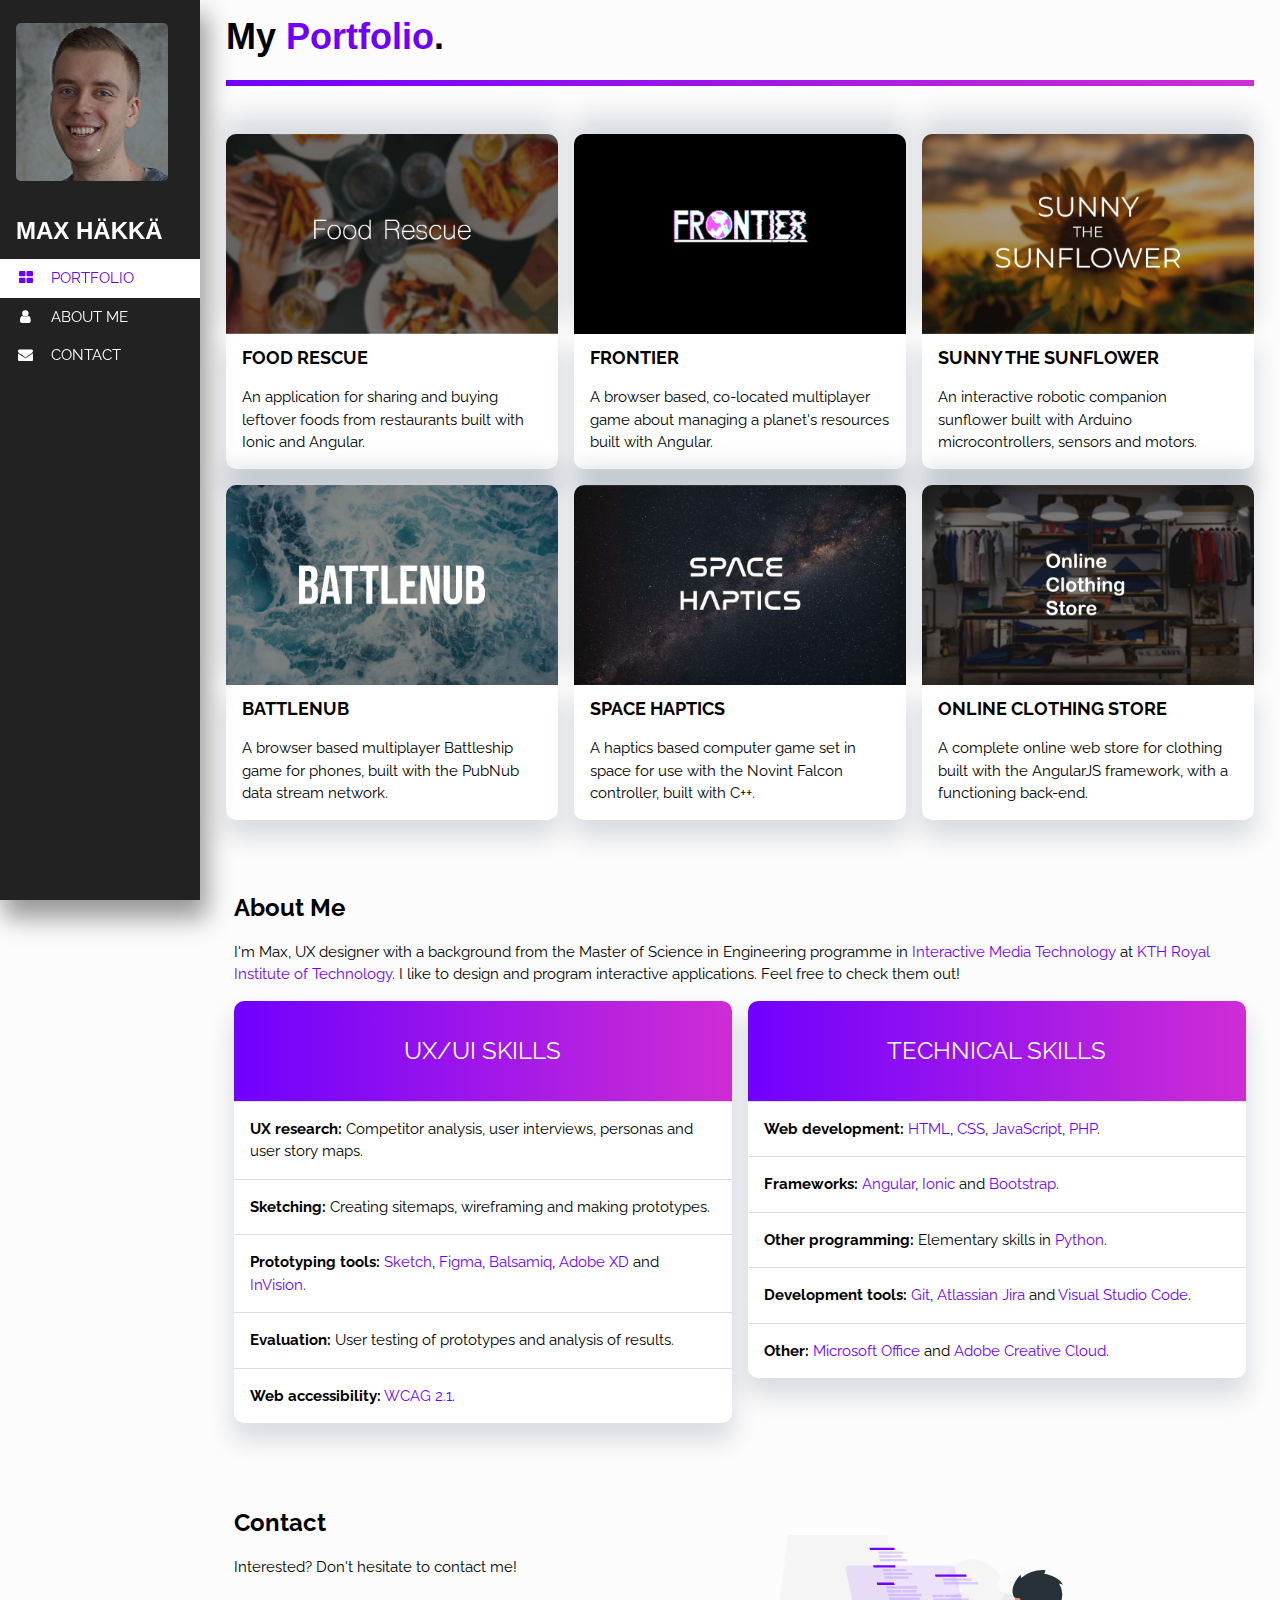
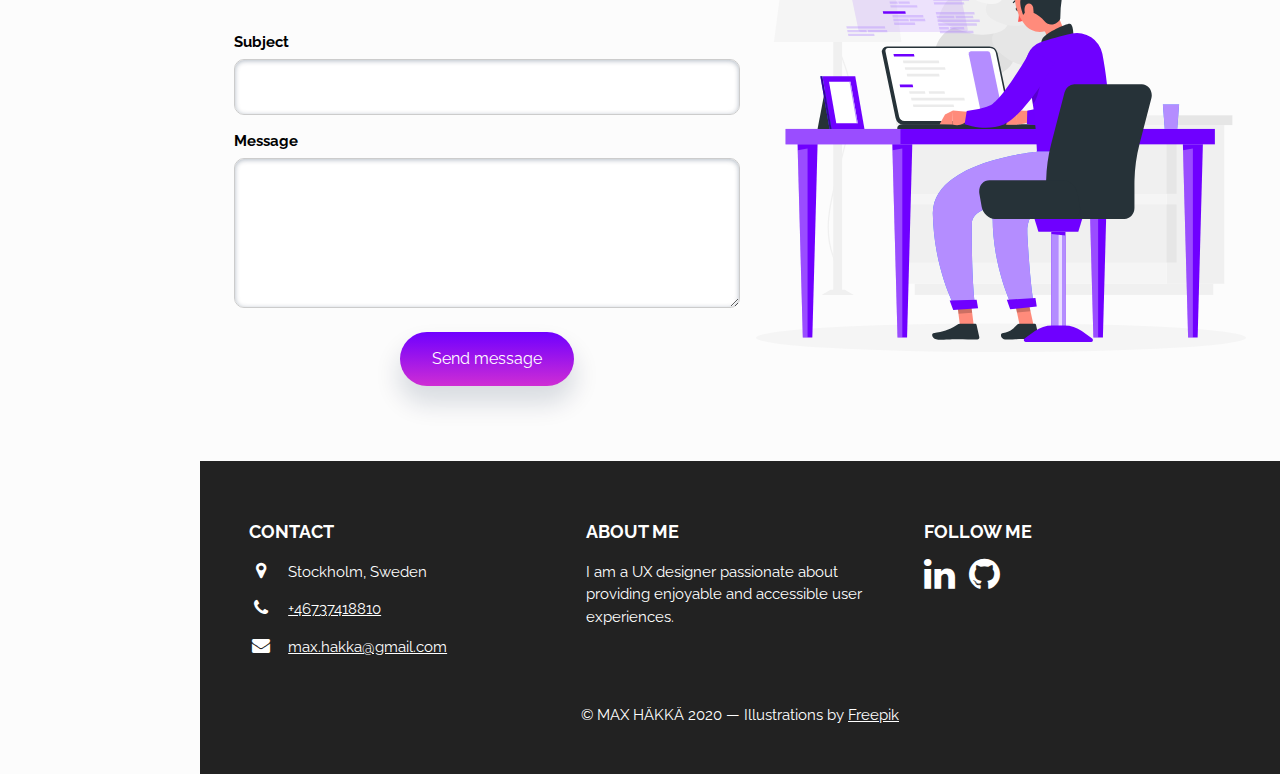
==== index.html @ 9e814871 "Improved safety" ====
<!DOCTYPE html>
<html lang="en">
  <head>
    <title>Portfolio | Max Häkkä</title>
    <meta charset="UTF-8">
    <meta name="viewport" content="width=device-width, initial-scale=1">
    <meta name="description" content="Max Häkkä, UX Portfolio with projects">
    <link rel="stylesheet" href="https://www.w3schools.com/w3css/4/w3.css">
    <link rel="stylesheet" href="https://fonts.googleapis.com/css?family=Raleway">
    <link rel="stylesheet" href="https://cdnjs.cloudflare.com/ajax/libs/font-awesome/4.7.0/css/font-awesome.min.css">
    <link rel="icon" href="img/favicon.png"> 
    <link rel="stylesheet" href="css/stylesheet.css">
    <script src="https://ajax.googleapis.com/ajax/libs/jquery/3.4.0/jquery.min.js"></script>
  </head>
  <body>

    <!-- Sidebar/menu -->
    <nav class="w3-sidebar w3-collapse w3-animate-left sidebar" id="mySidebar">
      <br>
      <div class="w3-container">
        <a href="#" onclick="w3_close()" class="w3-hide-large w3-right w3-jumbo w3-padding w3-hover-grey icon" title="close menu">
          <i class="fa fa-remove"></i>
        </a>
        <img class="portrait" src="img/portrait.jpg" class="w3-round"><br><br>
        <h2 class="sidebar-header">MAX HÄKKÄ</h2>
      </div>
      <div class="w3-bar-block" id="nav-elements">
        <a id="prtf" href="#portfolio" onclick="w3_close()" class="w3-bar-item w3-button w3-padding menu-item"><i class="fa fa-th-large fa-fw w3-margin-right"></i>PORTFOLIO</a> 
        <a id="abt" href="#about" onclick="w3_close()" class="w3-bar-item w3-button w3-padding menu-item"><i class="fa fa-user fa-fw w3-margin-right"></i>ABOUT ME</a>
        <a id="cntct" href="#contact" onclick="w3_close()" class="w3-bar-item w3-button w3-padding menu-item"><i class="fa fa-envelope fa-fw w3-margin-right"></i>CONTACT</a>
      </div>
    </nav>

    <div class="wrapper">

      <!-- Overlay effect when opening sidebar on small screens -->
      <div class="w3-overlay w3-hide-large w3-animate-opacity" onclick="w3_close()" style="cursor:pointer" title="close side menu" id="myOverlay"></div>

      <!-- !PAGE CONTENT! -->
      <div class="w3-main page-content">

        <!-- Header -->
        <header id="portfolio">
          <img src="img/portrait2.jpg" style="width:65px;" class="w3-circle w3-right w3-margin w3-hide-large" alt="profile picture">
          <span class="w3-button w3-hide-large w3-xxlarge w3-hover-text-grey" onclick="w3_open()"><i class="fa fa-bars"></i></span>
          <div class="w3-container">
            <h1>My <span>Portfolio</span>.</h1>
            <div class="w3-section w3-bottombar bottombar"></div>
          </div>
        </header>
        
        <!-- First Grid-->
        <div class="section">
          <div class="w3-row-padding">
            <div class="w3-third w3-container w3-margin-bottom card">
              <a class="card-content" href="foodrescue.html">
                <div class="card-img" style="background-image: url(img/food-rescue.jpg);"></div>
                <div class="w3-container w3-white card-text">
                  <h3>Food Rescue</h3>
                  <p>An application for sharing and buying leftover foods from restaurants built with Ionic and Angular.</p>
                </div>
              </a>
            </div>
            <div class="w3-third w3-container w3-margin-bottom card">
              <a class="card-content" href="frontier.html">
                <div class="card-img" style="background-image: url(img/frontier.png);"></div>
                <div class="w3-container w3-white card-text">
                  <h3>Frontier</h3>
                  <p>A browser based, co-located multiplayer game about managing a planet's resources built with Angular.</p>
                </div>
              </a>
            </div>
            <div class="w3-third w3-container w3-margin-bottom card">
              <a class="card-content" href="sunny.html">
                <div class="card-img" style="background-image: url(img/sunny.JPG);"></div>
                <div class="w3-container w3-white card-text">
                  <h3>Sunny the Sunflower</h3>
                  <p>An interactive robotic companion sunflower built with Arduino microcontrollers, sensors and motors.</p>
                </div>
              </a>
            </div>
          </div>
          
          <!-- Second Grid-->
          <div class="w3-row-padding">
            <div class="w3-third w3-container w3-margin-bottom card">
              <a class="card-content" href="battlenub.html">
                <div class="card-img" style="background-image: url(img/battlenub.jpg);"></div>
                <div class="w3-container w3-white card-text">
                  <h3>Battlenub</h3>
                  <p>A browser based multiplayer Battleship game for phones, built with the PubNub data stream network.</p>
                </div>
              </a>
            </div>
            <div class="w3-third w3-container w3-margin-bottom card">
              <a class="card-content" href="spacehaptics.html">
                <div class="card-img" style="background-image: url(img/space-haptics.jpg);"></div>
                <div class="w3-container w3-white card-text">
                  <h3>Space Haptics</h3>
                  <p>A haptics based computer game set in space for use with the Novint Falcon controller, built with C++.</p>
                </div>
              </a>
            </div>
            <div class="w3-third w3-container card">
              <a class="card-content" href="onlineclothingstore.html">
                <div class="card-img" style="background-image: url(img/ocs-cover.jpg);"></div>
                <div class="w3-container w3-white card-text">
                  <h3>Online Clothing Store</h3>
                  <p>A complete online web store for clothing built with the AngularJS framework, with a functioning back-end.</p>
                </div>
              </a>
            </div>
          </div>
        </div>

        <!-- About Me -->
        <div class="section" id="about">
          <div class="w3-container w3-padding-large">
            <h2>About Me</h2>
            <p>I'm Max, UX designer with a background from the Master of Science in Engineering programme in <a href="https://www.kth.se/en/studies/master/interactivemediatechnology/description-1.593765" target="_blank" rel=”noopener”>Interactive Media Technology</a> at <a href="https://www.kth.se/" target="_blank" rel=”noopener”>KTH Royal Institute of Technology</a>. I like to design and program interactive applications. Feel free to check them out!<p>

              <!-- Skills Tables -->
              <div class="w3-row-padding" style="margin:0 -16px">
                <div class="w3-half w3-margin-bottom">
                  <ul class="w3-ul w3-white list-container">
                    <li class="w3-xlarge w3-padding-32 w3-center card-header">UX/UI SKILLS</li>
                    <!-- UX Skills -->
                    <li class="w3-padding-16"><strong>UX research:</strong> Competitor analysis, user interviews,  personas and user story maps.</li>
                    <li class="w3-padding-16"><strong>Sketching:</strong> Creating sitemaps, wireframing and making prototypes.</li>
                    <li class="w3-padding-16"><strong>Prototyping tools:</strong> <a href="https://www.sketch.com/" target="_blank" rel=”noopener”>Sketch</a>, <a href="https://www.figma.com/" target="_blank" rel=”noopener”>Figma</a>, <a href="https://balsamiq.com/" target="_blank" rel=”noopener”>Balsamiq</a>, <a href="https://www.adobe.com/se/products/xd.html" target="_blank" rel=”noopener”>Adobe XD</a> and <a href="https://www.invisionapp.com/" target="_blank" rel=”noopener”>InVision</a>.</li>
                    <li class="w3-padding-16"><strong>Evaluation:</strong> User testing of prototypes and analysis of results.</li>
                    <li class="w3-padding-16"><strong>Web accessibility:</strong> <a href="https://www.w3.org/TR/WCAG21/" target="_blank" rel=”noopener”>WCAG 2.1</a>.</li>
                  </ul>
                </div>
                
                <div class="w3-half w3-margin-bottom">
                  <ul class="w3-ul w3-white list-container">
                    <li class="w3-xlarge w3-padding-32 w3-center card-header">TECHNICAL SKILLS</li>
                    <!-- Technical Skills -->
                    <li class="w3-padding-16"><strong>Web development:</strong> <a href="https://www.w3schools.com/" target="_blank" rel=”noopener”>HTML</a>, <a href="https://www.w3schools.com/" target="_blank" rel=”noopener”>CSS</a>, <a href="https://www.w3schools.com/" target="_blank" rel=”noopener”>JavaScript</a>, <a href="https://www.php.net" target="_blank" rel=”noopener”>PHP</a>.</li>
                    <li class="w3-padding-16"><strong>Frameworks:</strong> <a href="https://angular.io/" target="_blank" rel=”noopener”>Angular</a>, <a href="https://ionicframework.com/" target="_blank" rel=”noopener”>Ionic</a> and <a href="https://getbootstrap.com/" target="_blank" rel=”noopener”>Bootstrap</a>.</li>
                    <li class="w3-padding-16"><strong>Other programming:</strong> Elementary skills in <a href="https://www.python.org/" target="_blank" rel=”noopener”>Python</a>.</li>
                    <li class="w3-padding-16"><strong>Development tools:</strong> <a href="https://git-scm.com/" target="_blank" rel=”noopener”>Git</a>, <a href="https://www.atlassian.com/software/jira" target="_blank" rel=”noopener”>Atlassian Jira</a> and <a href="https://code.visualstudio.com/" target="_blank" rel=”noopener”>Visual Studio Code</a>.</li>
                    <li class="w3-padding-16"><strong>Other:</strong> <a href="https://www.office.com/" target="_blank" rel=”noopener”>Microsoft Office</a> and <a href="http://www.adobe.com" target="_blank" rel=”noopener”>Adobe Creative Cloud</a>.</li>
                  </ul>
                </div>
                
              </div>
            </div>
        </div>

        <!-- Contact Section -->
        <div class="section" id="contact">
          <div class="w3-container w3-padding-large">
            <div class="w3-half w3-margin-bottom">
              <h2>Contact</h2>
              <p>Interested? Don't hesitate to contact me!</p>
              <br>
              <form action="mailto:max.hakka@gmail.com" method="GET">
                <p class="inputfield">
                  <label for="Subject">Subject</label>
                  <input class="w3-input w3-padding-16 w3-border" type="text" name="Subject">
                </p>
                <p class="inputfield">
                  <label for="Body">Message</label>
                  <textarea class="w3-input w3-padding-16 w3-border" name="Body"></textarea>
                </p>
                <p><button class="button submitbutton" type="submit">Send message</button></p>
              </form>
            </div>
            <div class="w3-half w3-margin-bottom w3-margin-top">
              <img src="img/contact.svg" alt="Contact illustration" class="illustration">
            </div>
          </div>
        </div>
      </div>
      
    </div>
    <!-- Footer -->
    <footer class="w3-main w3-container w3-padding-32 page-content">
      <div class="wrapper">

        <div class="w3-row-padding">
          <div class="w3-third footer-section">
            <h3>Contact</h3>
            <div class="w3-section">
              <p><i class="fa fa-map-marker fa-fw w3-text-white w3-large w3-margin-right"></i>Stockholm, Sweden</p>
				    	<p><i class="fa fa-phone fa-fw w3-text-white w3-large w3-margin-right"></i><a class="footer-link" href="tel:+46737418810">+46737418810</a></p>
					    <p><i class="fa fa-envelope fa-fw w3-text-white w3-large w3-margin-right"></i><a class="footer-link" href="mailto:max.hakka@gmail.com">max.hakka@gmail.com</a></p>
            </div>
          </div>
          <div class="w3-third footer-section">
            <h3>About Me</h3>
            <div class="w3-section">
              I am a UX designer passionate about providing enjoyable and accessible user experiences.
            </div>
          </div>
          <div class="w3-third footer-section">
            <h3>Follow me</h3>
            <div class="w3-section">
              <a class="link-button" aria-label="Linkedin" href="https://se.linkedin.com/in/max-häkkä-00910289" target="_blank" rel=”noopener”><i class="fa fa-linkedin fa-lg w3-xxlarge"></i></a>
              <a class="link-button" aria-label="GitHub" href="https://github.com/maxhakka" target="_blank" rel=”noopener”><i class="fa fa-github fa-lg w3-xxlarge"></i></a>
            </div>
          </div>

        <div class="w3-row-padding footer-bottom">
          <p class="center-align">© MAX HÄKKÄ 2020 — Illustrations by <a href="https://freepik.com" class="footer-link" target="_blank" rel=”noopener”>Freepik</a></p>
        </div>
      </div>
      </div>
    </footer>


    <!-- End page content -->


    <script src="js/menu.js"></script>
    <script src="js/script.js"></script>

  </body>
</html>
---- css/stylesheet.css ----
body,h2,h3,h4,h5,h6 {
    font-family: "Raleway", sans-serif;
}

body {
  background-color: #fcfcfc;
}

h1,h2,h3,h4,h5,h6 {
  font-weight: bold;
}

h1 {
  color: black;
  margin: 10px 0;
}

h1>span {
  color: rgb(111, 0, 255);
}

h2 {
  font-size: 24px;
}

h3 {
  text-transform: uppercase;
  font-size: 18px;
}

.sidebar {
  z-index: 3;
  width: 200px;
  box-shadow: 5px 16px 24px 2px rgba(0,0,0,0.4);
  background: #222;
  color: white;
}

.sidebar-header {
  font-family: Arial, Helvetica, sans-serif;
  font-weight: bold;
}

.bottombar {
  padding-bottom: 6px;
  background: linear-gradient(to left,rgb(207, 45, 212),  rgb(111, 0, 255)); 
  background-size: 100% 5px;
  border-bottom: none !important;
}

.page-content {
  margin-left: 200px;
  width: calc(100% - 200px);
}

.section {
  margin-top: 32px;
  margin-bottom: 32px;
}

footer {
  background-color: #222;
  color: white;
  position: absolute;
  width: 100%;
  z-index: 99999;
}

::selection {
  background: rgb(111, 0, 255);
  color: #fff;
  text-shadow: none;
}

a:focus, div:focus, input:focus, textarea:focus, .menu-item:focus, .button:focus{ 
  outline: 2px solid rgb(158, 87, 252); 
}

a {
  color: rgb(111, 0, 255);
  text-decoration: none;
}

a:hover{
  text-decoration: underline;
  color: rgb(158, 87, 252);
}

.previous-page {
  font-weight: bold;
}

.link-button {
  color: white;
  margin-right: 10px;
}

.menu-item:hover {
  text-decoration: none !important;
  background-color: white;
  color: rgb(111, 0, 255) !important;
}

.wrapper {
  margin-right: auto;
  margin-left:  auto; 

  max-width: 1400px; 

  padding-right: 10px; 
  padding-left:  10px;
  width: 100%;
}

.active {
  color: rgb(111, 0, 255);
  background-color: white;

}

.illustration {
  margin: 24px 0 24px 16px;
}

.card {
  transition: all 0.3s ease;
}

.card:hover {
  -webkit-transform: translateY(-5px);
  transform: translateY(-5px);
}

.card-content:hover {
  text-decoration: none;
}

.card-img {
  height: 200px;
  width: auto;
  background-position: center center;
  background-size: cover;
  background-repeat: no-repeat;
  border-radius: 10px 10px 0 0;
  box-shadow: 0 -16px 24px 2px rgba(0,29,63,0.14);
}

.card-text {
  border-radius: 0 0 10px 10px;
  box-shadow: 0 16px 24px 2px rgba(0,29,63,0.14);
}

.card-text:focus {
  outline: none;
}

.card-header {
  background: rgb(111, 0, 255);
  background: linear-gradient(to left,rgb(207, 45, 212),  rgb(111, 0, 255)); 
  color: white;
  border-radius: 10px 10px 0 0;
}

.list-container {
  box-shadow: 0 16px 24px 2px rgba(0,29,63,0.14);
  border-radius: 10px;
}

.button {
  border-radius: 30px;
  background-image: linear-gradient(rgb(111, 0, 255), rgb(207, 45, 212));
  border: none;
  color: white;
  padding: 15px 32px;
  text-align: center;
  text-decoration: none !important;
  display: inline-block;
  font-size: 16px;
  margin-top: 10px;
  margin-bottom: 10px;
  cursor: pointer;
  box-shadow: 0 16px 24px 2px rgba(0,29,63,0.14);
}

.button:hover {
  background-image: linear-gradient(rgb(158, 87, 252), rgb(229, 80, 235));
  color: white;
  box-shadow: 0 4px 8px 0 rgba(0, 0, 0, 0.3), 0 6px 20px 0 rgba(0, 0, 0, 0.3);
}

.img-fullwidth {
  width: 100%;
  box-shadow: 0 16px 24px 2px rgba(0,29,63,0.14);
  border-radius: 10px;
}

.img-text {
  font-style: italic;
  font-weight: bold;
}

.portrait {
  border-radius: 5px;
}

.icon {
  color: white;
}

.icon:hover {
  color: white !important;
  background-color: transparent !important;
}

label {
  font-weight: bold;
}

label>span {
  color: rgb(111, 0, 255);
}

.inputfield>input, .inputfield>textarea{
  margin-top: 5px;
  box-shadow: inset 0 1px 5px rgba(0, 29, 63, 0.3);
  border-radius: 10px;
}

.inputfield>textarea {
  height: 150px;
  border-radius: 10px;
}

.submitbutton {
  margin-left: auto;
  margin-right: auto;
  margin-top: 1.5em;
  display: block;
}

.footer-section {
  padding: 15px !important;
}

.footer-link {
  color: white;
  text-decoration: underline;
}

.footer-bottom {
  margin-left: auto;
  margin-right: auto;
  display: block;
}

.center-align {
  text-align: center;
}

.w3-container.w3-light-grey.w3-round {
  height: 8.5rem;
  border: 2px solid rgb(111, 0, 255);
}

video {
  width: 100%;
  height: auto;
}

.flexible-container {
  position: relative;
  padding-bottom: 56.25%;
  padding-top: 30px;
  height: 0;
  overflow: hidden;
}

.flexible-container iframe,
.flexible-container object,
.flexible-container embed {
  position: absolute;
  top: 0;
  left: 0;
  width: 100%;
  height: 100%;
}

@media only screen and (max-width: 600px) {
  .w3-row.w3-padding-24 {
    padding-bottom: 0px!important;
  }
  .w3-row-padding.w3-padding-16 {
    padding-bottom: 0px!important;
    padding-top: 0px!important;
  }

  .illustration{
    margin: 0px!important;
  }
}

@media only screen and (max-width: 993px) {
  .page-content {
    width: 100%;
  }

  .sidebar {
    width: 300px;
  }

  .portrait {
    width: 45%;
  }

}

@media only screen and (max-width: 1200px) {
  .illustration{
    margin-top: 100px;
  }
}
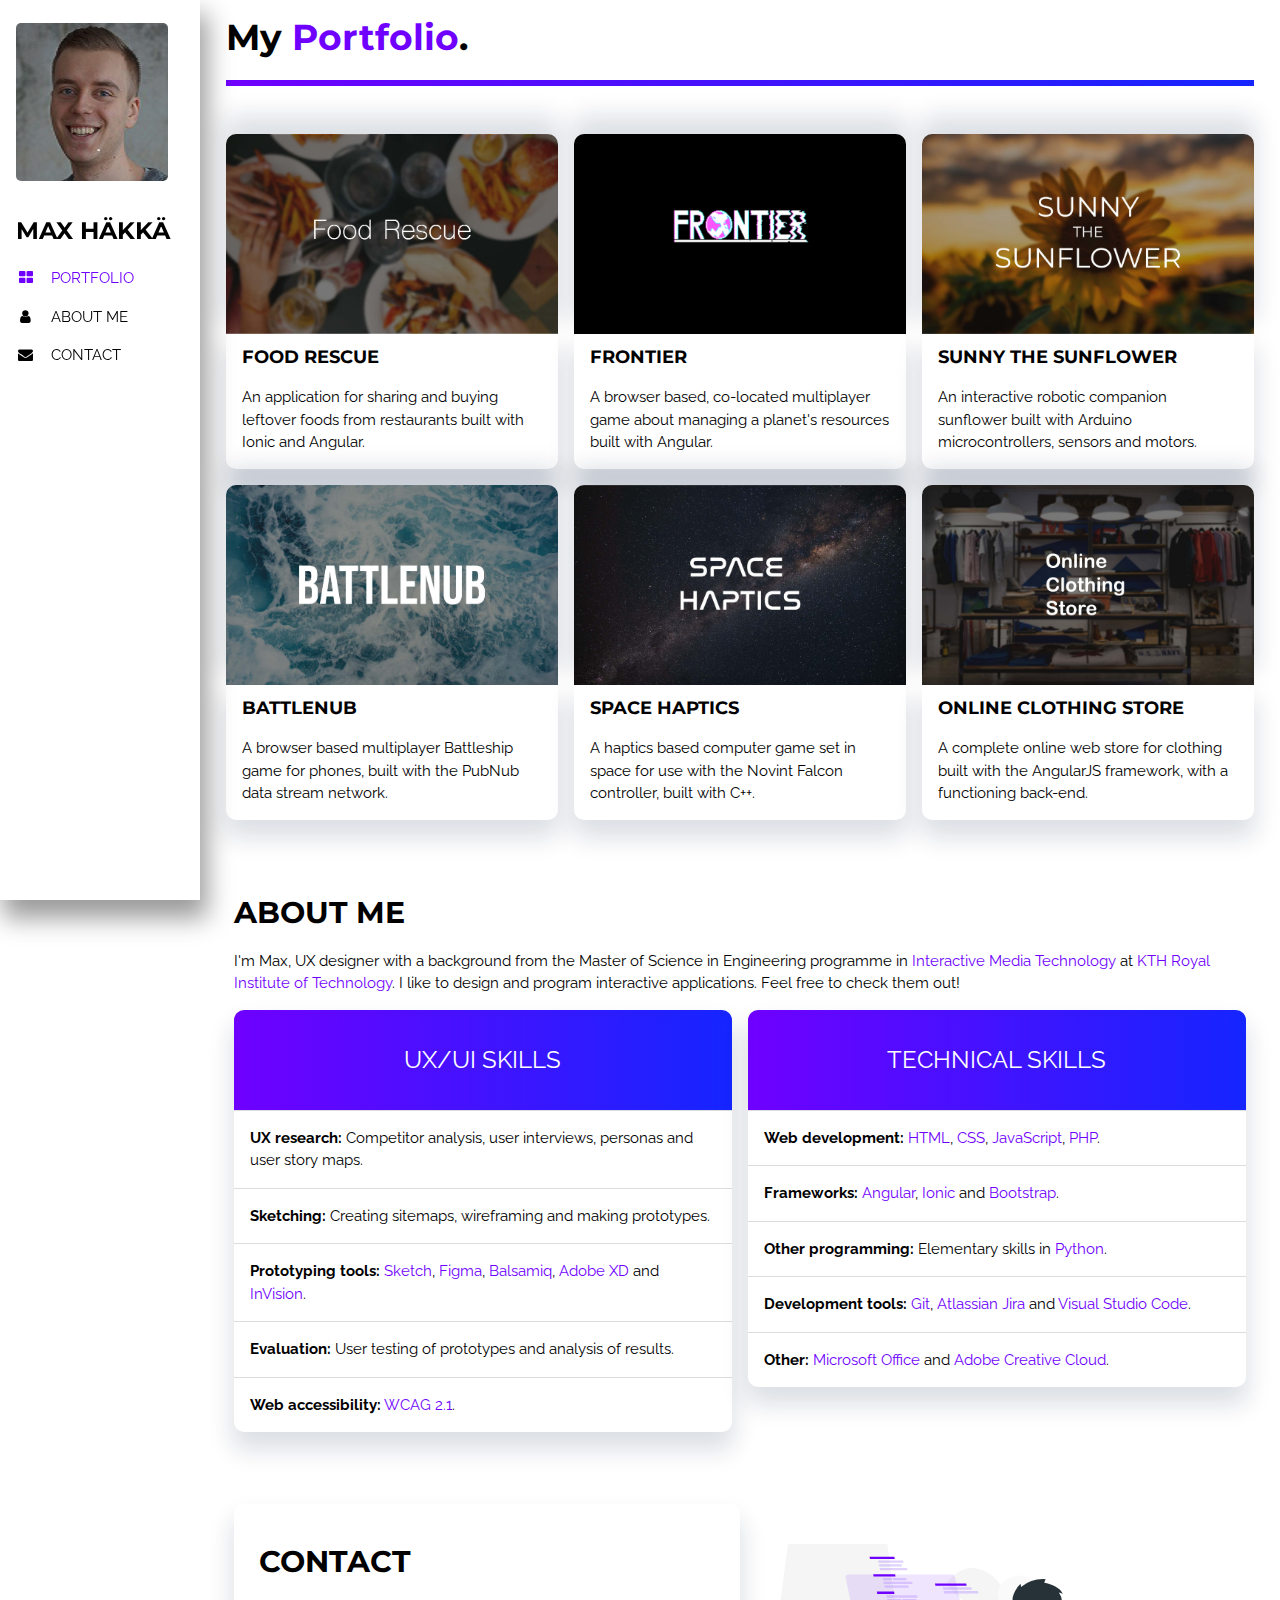
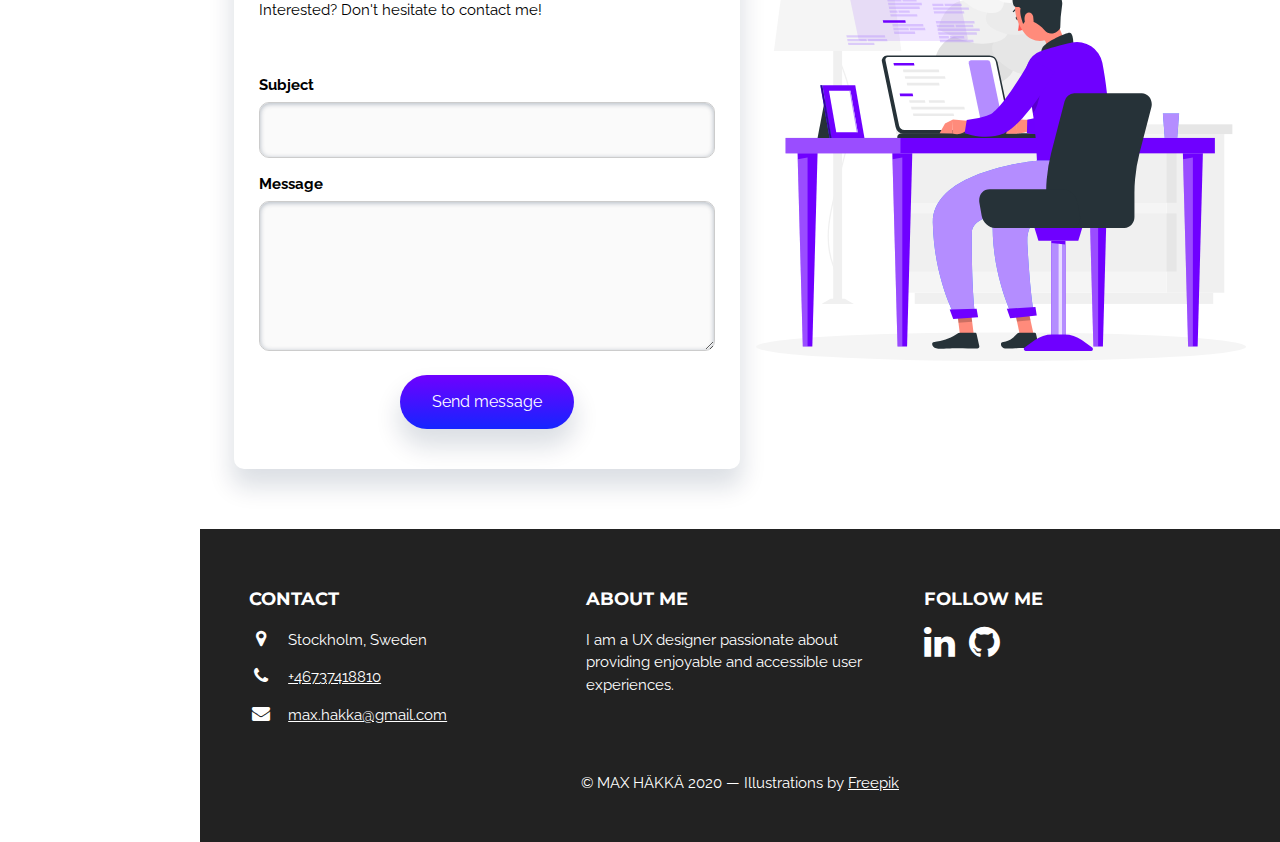
==== commit f4a36851: "Fixed tabindex along with cosmetic changes" ====
--- a/index.html
+++ b/index.html
@@ -7,6 +7,7 @@
     <meta name="description" content="Max Häkkä, UX Portfolio with projects">
     <link rel="stylesheet" href="https://www.w3schools.com/w3css/4/w3.css">
     <link rel="stylesheet" href="https://fonts.googleapis.com/css?family=Raleway">
+    <link rel="stylesheet" href="https://fonts.googleapis.com/css?family=Montserrat">
     <link rel="stylesheet" href="https://cdnjs.cloudflare.com/ajax/libs/font-awesome/4.7.0/css/font-awesome.min.css">
     <link rel="icon" href="img/favicon.png"> 
     <link rel="stylesheet" href="css/stylesheet.css">
@@ -52,8 +53,8 @@
         <!-- First Grid-->
         <div class="section">
           <div class="w3-row-padding">
-            <div class="w3-third w3-container w3-margin-bottom card">
-              <a class="card-content" href="foodrescue.html">
+            <div class="w3-third w3-container w3-margin-bottom card" tabindex="0">
+              <a class="card-content" href="foodrescue.html" tabindex="-1">
                 <div class="card-img" style="background-image: url(img/food-rescue.jpg);"></div>
                 <div class="w3-container w3-white card-text">
                   <h3>Food Rescue</h3>
@@ -61,8 +62,8 @@
                 </div>
               </a>
             </div>
-            <div class="w3-third w3-container w3-margin-bottom card">
-              <a class="card-content" href="frontier.html">
+            <div class="w3-third w3-container w3-margin-bottom card" tabindex="0">
+              <a class="card-content" href="frontier.html" tabindex="-1">
                 <div class="card-img" style="background-image: url(img/frontier.png);"></div>
                 <div class="w3-container w3-white card-text">
                   <h3>Frontier</h3>
@@ -70,8 +71,8 @@
                 </div>
               </a>
             </div>
-            <div class="w3-third w3-container w3-margin-bottom card">
-              <a class="card-content" href="sunny.html">
+            <div class="w3-third w3-container w3-margin-bottom card" tabindex="0">
+              <a class="card-content" href="sunny.html" tabindex="-1">
                 <div class="card-img" style="background-image: url(img/sunny.JPG);"></div>
                 <div class="w3-container w3-white card-text">
                   <h3>Sunny the Sunflower</h3>
@@ -83,8 +84,8 @@
           
           <!-- Second Grid-->
           <div class="w3-row-padding">
-            <div class="w3-third w3-container w3-margin-bottom card">
-              <a class="card-content" href="battlenub.html">
+            <div class="w3-third w3-container w3-margin-bottom card" tabindex="0">
+              <a class="card-content" href="battlenub.html" tabindex="-1">
                 <div class="card-img" style="background-image: url(img/battlenub.jpg);"></div>
                 <div class="w3-container w3-white card-text">
                   <h3>Battlenub</h3>
@@ -92,8 +93,8 @@
                 </div>
               </a>
             </div>
-            <div class="w3-third w3-container w3-margin-bottom card">
-              <a class="card-content" href="spacehaptics.html">
+            <div class="w3-third w3-container w3-margin-bottom card" tabindex="0">
+              <a class="card-content" href="spacehaptics.html" tabindex="-1">
                 <div class="card-img" style="background-image: url(img/space-haptics.jpg);"></div>
                 <div class="w3-container w3-white card-text">
                   <h3>Space Haptics</h3>
@@ -101,8 +102,8 @@
                 </div>
               </a>
             </div>
-            <div class="w3-third w3-container card">
-              <a class="card-content" href="onlineclothingstore.html">
+            <div class="w3-third w3-container card" tabindex="0">
+              <a class="card-content" href="onlineclothingstore.html" tabindex="-1">
                 <div class="card-img" style="background-image: url(img/ocs-cover.jpg);"></div>
                 <div class="w3-container w3-white card-text">
                   <h3>Online Clothing Store</h3>
@@ -152,7 +153,7 @@
         <!-- Contact Section -->
         <div class="section" id="contact">
           <div class="w3-container w3-padding-large">
-            <div class="w3-half w3-margin-bottom">
+            <div class="w3-half w3-margin-bottom text-container">
               <h2>Contact</h2>
               <p>Interested? Don't hesitate to contact me!</p>
               <br>
--- a/css/stylesheet.css
+++ b/css/stylesheet.css
@@ -1,12 +1,13 @@
-body,h2,h3,h4,h5,h6 {
+body {
     font-family: "Raleway", sans-serif;
 }
 
 body {
-  background-color: #fcfcfc;
+  background-color: #ffffff;
 }
 
 h1,h2,h3,h4,h5,h6 {
+  font-family: 'Montserrat', 'sant-serif';
   font-weight: bold;
 }
 
@@ -20,7 +21,7 @@
 }
 
 h2 {
-  font-size: 24px;
+  text-transform: uppercase;
 }
 
 h3 {
@@ -32,18 +33,16 @@
   z-index: 3;
   width: 200px;
   box-shadow: 5px 16px 24px 2px rgba(0,0,0,0.4);
-  background: #222;
-  color: white;
+  background: white;
 }
 
 .sidebar-header {
-  font-family: Arial, Helvetica, sans-serif;
-  font-weight: bold;
+  font-size: 24px;
 }
 
 .bottombar {
   padding-bottom: 6px;
-  background: linear-gradient(to left,rgb(207, 45, 212),  rgb(111, 0, 255)); 
+  background: linear-gradient(to left,rgb(21, 37, 255),  rgb(111, 0, 255)); 
   background-size: 100% 5px;
   border-bottom: none !important;
 }
@@ -72,8 +71,8 @@
   text-shadow: none;
 }
 
-a:focus, div:focus, input:focus, textarea:focus, .menu-item:focus, .button:focus{ 
-  outline: 2px solid rgb(158, 87, 252); 
+a:focus, div:focus, input:focus, textarea:focus, .menu-item:focus, .button:focus, .card:focus {
+  outline: 3px solid rgb(158, 87, 252); 
 }
 
 a {
@@ -150,25 +149,26 @@
   box-shadow: 0 16px 24px 2px rgba(0,29,63,0.14);
 }
 
-.card-text:focus {
-  outline: none;
-}
-
 .card-header {
   background: rgb(111, 0, 255);
-  background: linear-gradient(to left,rgb(207, 45, 212),  rgb(111, 0, 255)); 
+  background: linear-gradient(to left,rgb(21, 37, 255),  rgb(111, 0, 255)); 
   color: white;
   border-radius: 10px 10px 0 0;
 }
 
-.list-container {
+.list-container, .text-container {
   box-shadow: 0 16px 24px 2px rgba(0,29,63,0.14);
   border-radius: 10px;
 }
 
+.text-container {
+  padding: 25px;
+  background-color: white;
+}
+
 .button {
   border-radius: 30px;
-  background-image: linear-gradient(rgb(111, 0, 255), rgb(207, 45, 212));
+  background-image: linear-gradient(rgb(111, 0, 255), rgb(21, 37, 255));
   border: none;
   color: white;
   padding: 15px 32px;
@@ -183,7 +183,7 @@
 }
 
 .button:hover {
-  background-image: linear-gradient(rgb(158, 87, 252), rgb(229, 80, 235));
+  background-image: linear-gradient(rgb(158, 87, 252), rgb(64, 77, 255));
   color: white;
   box-shadow: 0 4px 8px 0 rgba(0, 0, 0, 0.3), 0 6px 20px 0 rgba(0, 0, 0, 0.3);
 }
@@ -204,11 +204,11 @@
 }
 
 .icon {
-  color: white;
+  color: black;
 }
 
 .icon:hover {
-  color: white !important;
+  color: black !important;
   background-color: transparent !important;
 }
 
@@ -224,6 +224,7 @@
   margin-top: 5px;
   box-shadow: inset 0 1px 5px rgba(0, 29, 63, 0.3);
   border-radius: 10px;
+  background-color: #fafafa;
 }
 
 .inputfield>textarea {
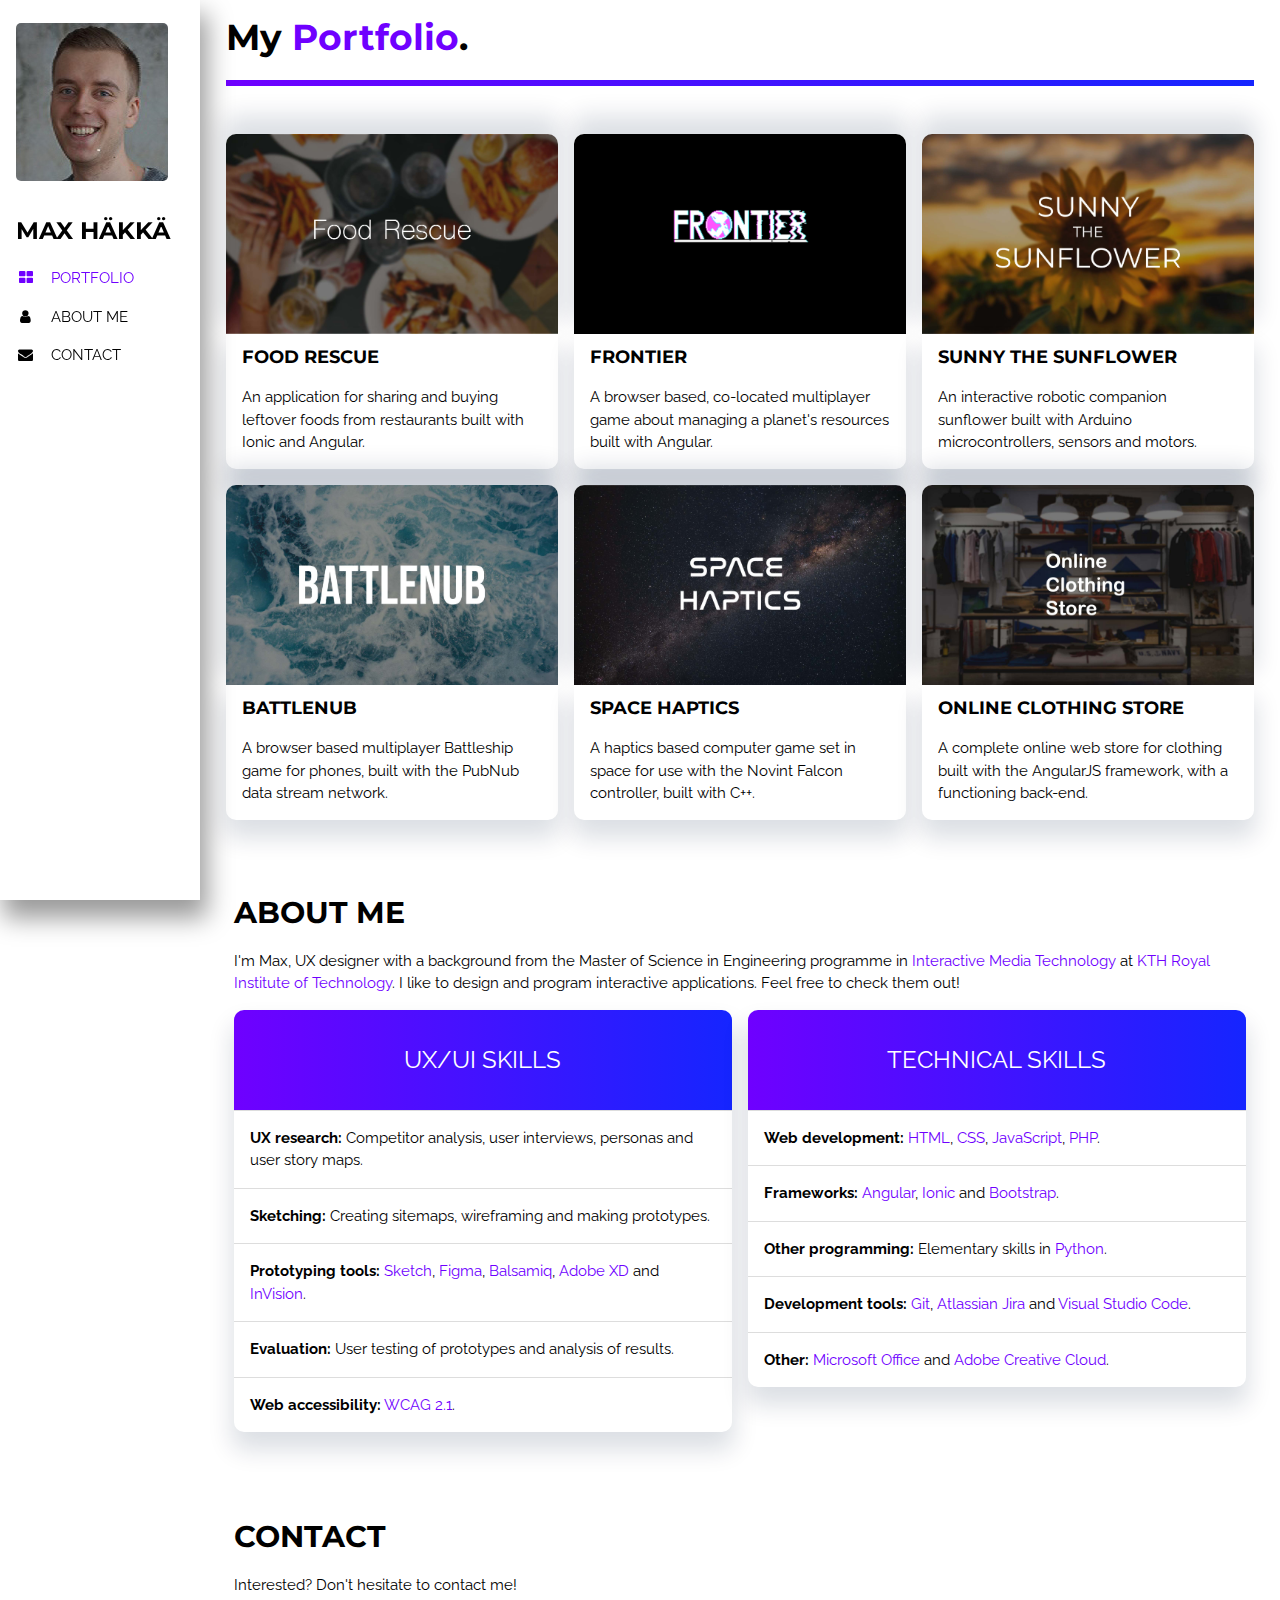
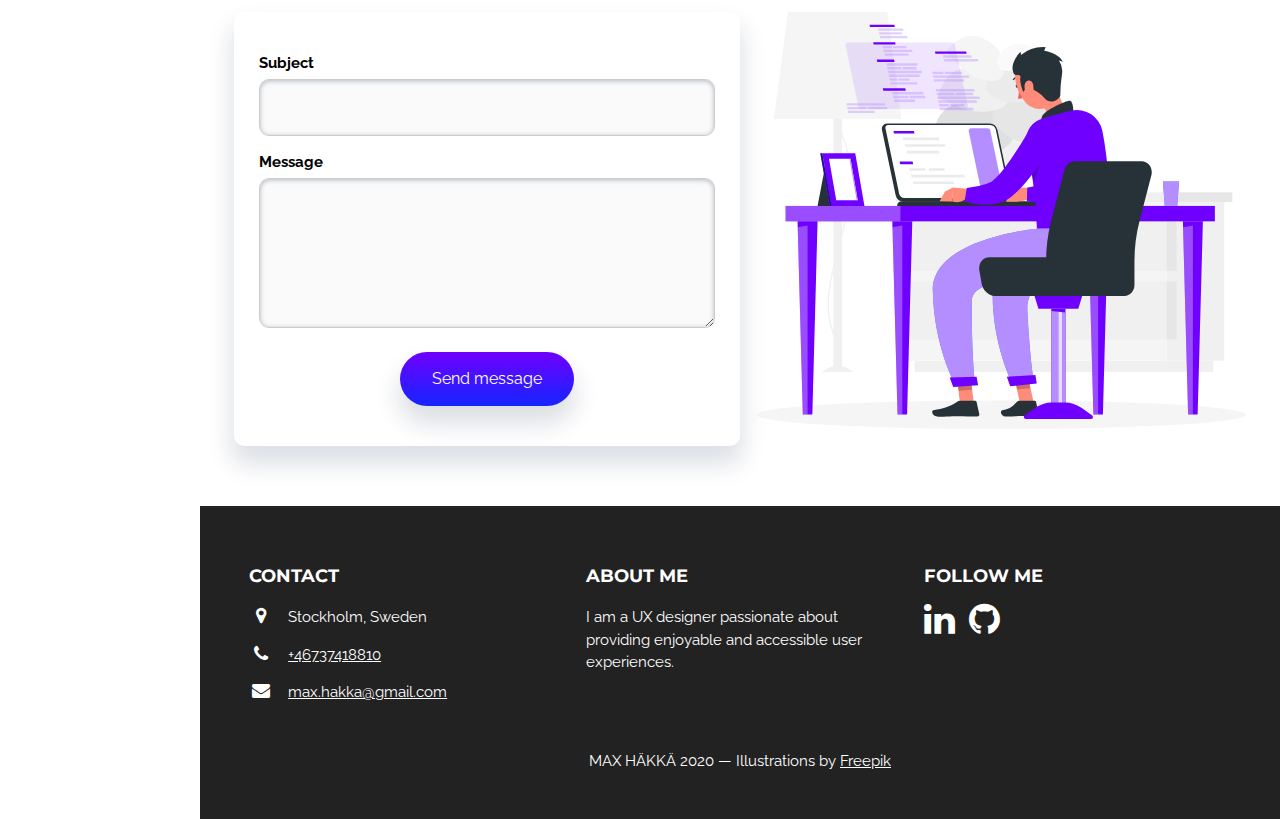
==== commit 98a2e7c1: "Small visual fixes" ====
--- a/index.html
+++ b/index.html
@@ -153,10 +153,9 @@
         <!-- Contact Section -->
         <div class="section" id="contact">
           <div class="w3-container w3-padding-large">
+            <h2>Contact</h2>
+            <p>Interested? Don't hesitate to contact me!</p>
             <div class="w3-half w3-margin-bottom text-container">
-              <h2>Contact</h2>
-              <p>Interested? Don't hesitate to contact me!</p>
-              <br>
               <form action="mailto:max.hakka@gmail.com" method="GET">
                 <p class="inputfield">
                   <label for="Subject">Subject</label>
@@ -169,7 +168,7 @@
                 <p><button class="button submitbutton" type="submit">Send message</button></p>
               </form>
             </div>
-            <div class="w3-half w3-margin-bottom w3-margin-top">
+            <div class="w3-half w3-margin-bottom">
               <img src="img/contact.svg" alt="Contact illustration" class="illustration">
             </div>
           </div>
@@ -205,7 +204,7 @@
           </div>
 
         <div class="w3-row-padding footer-bottom">
-          <p class="center-align">© MAX HÄKKÄ 2020 — Illustrations by <a href="https://freepik.com" class="footer-link" target="_blank" rel=”noopener”>Freepik</a></p>
+          <p class="center-align">MAX HÄKKÄ 2020 — Illustrations by <a href="https://freepik.com" class="footer-link" target="_blank" rel=”noopener”>Freepik</a></p>
         </div>
       </div>
       </div>
--- a/css/stylesheet.css
+++ b/css/stylesheet.css
@@ -118,7 +118,7 @@
 }
 
 .illustration {
-  margin: 24px 0 24px 16px;
+  margin: 0 0 0 16px;
 }
 
 .card {
@@ -185,7 +185,6 @@
 .button:hover {
   background-image: linear-gradient(rgb(158, 87, 252), rgb(64, 77, 255));
   color: white;
-  box-shadow: 0 4px 8px 0 rgba(0, 0, 0, 0.3), 0 6px 20px 0 rgba(0, 0, 0, 0.3);
 }
 
 .img-fullwidth {
@@ -288,15 +287,15 @@
 
 @media only screen and (max-width: 600px) {
   .w3-row.w3-padding-24 {
-    padding-bottom: 0px!important;
+    padding-bottom: 0px !important;
   }
   .w3-row-padding.w3-padding-16 {
-    padding-bottom: 0px!important;
-    padding-top: 0px!important;
+    padding-bottom: 0px !important;
+    padding-top: 0px !important;
   }
 
   .illustration{
-    margin: 0px!important;
+    margin: 32px 0 !important;
   }
 }
 
@@ -317,7 +316,7 @@
 
 @media only screen and (max-width: 1200px) {
   .illustration{
-    margin-top: 100px;
+    margin-top: 50px;
   }
 }
   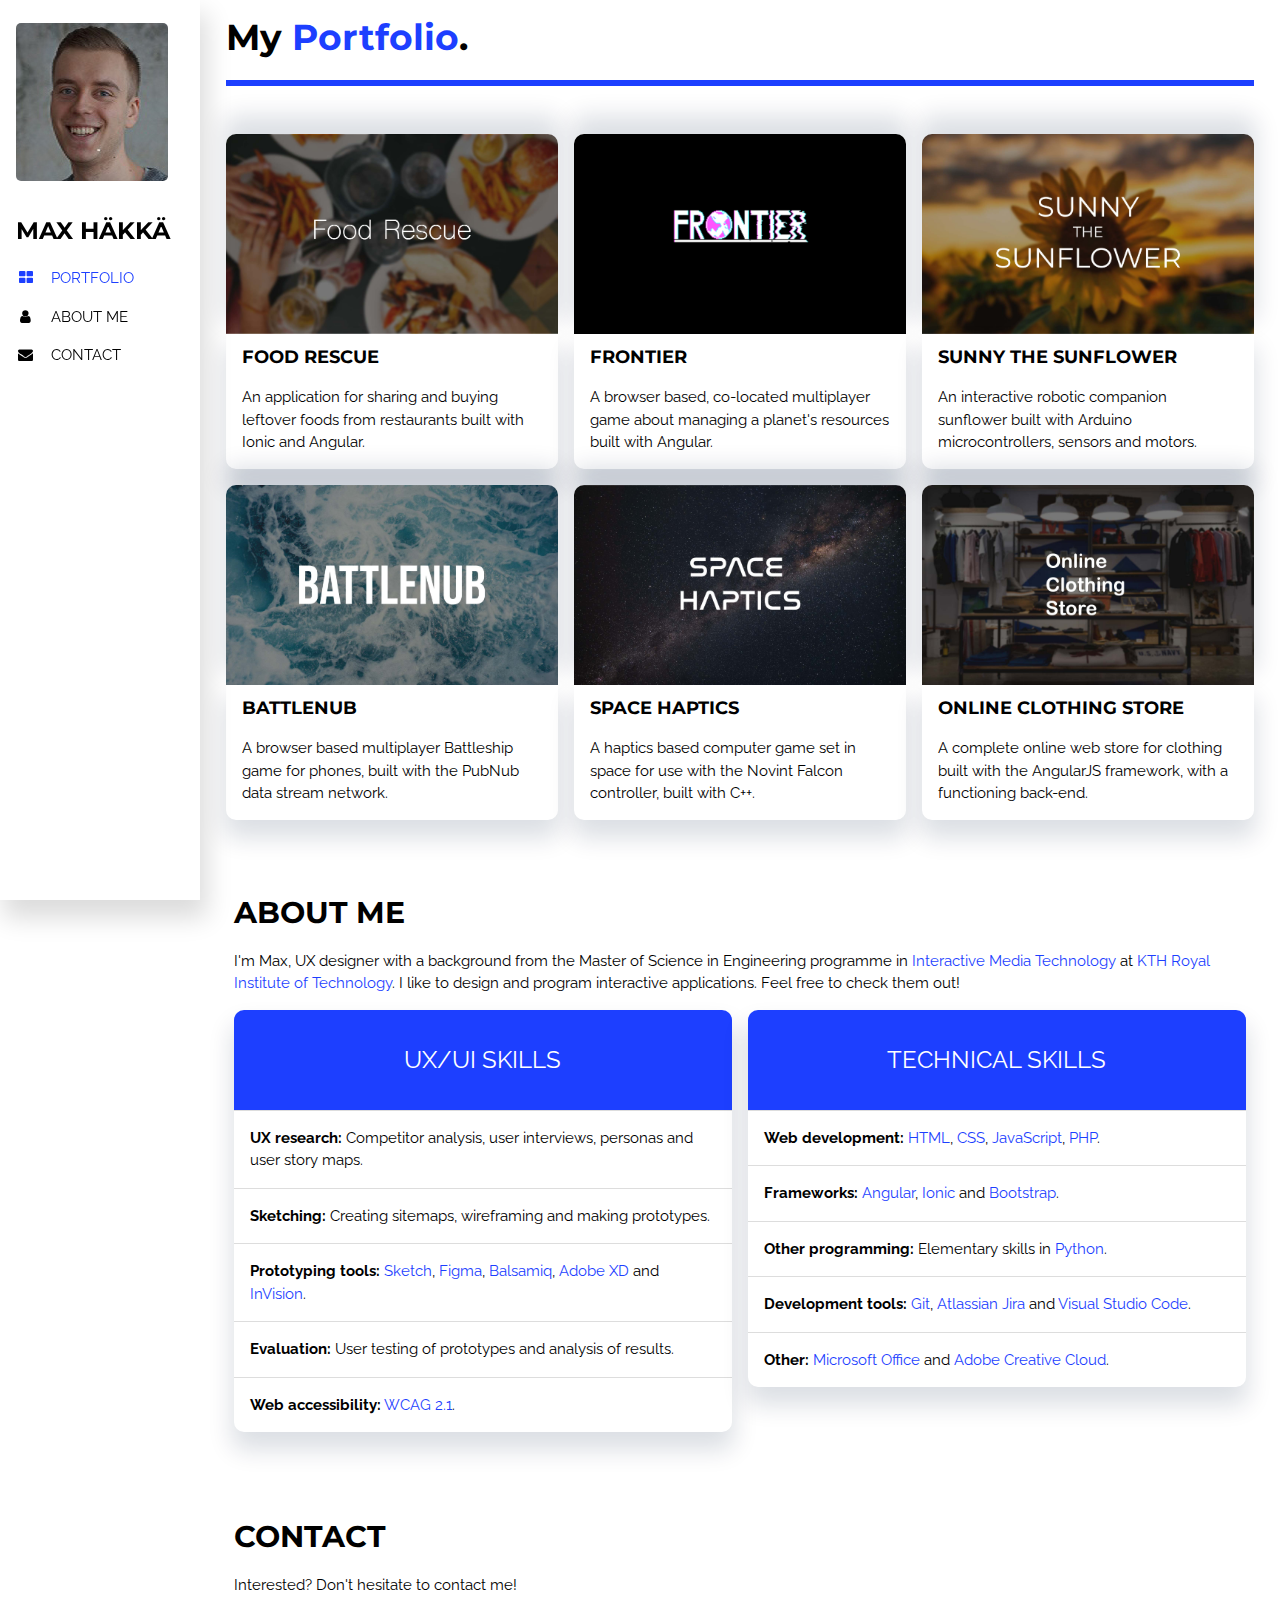
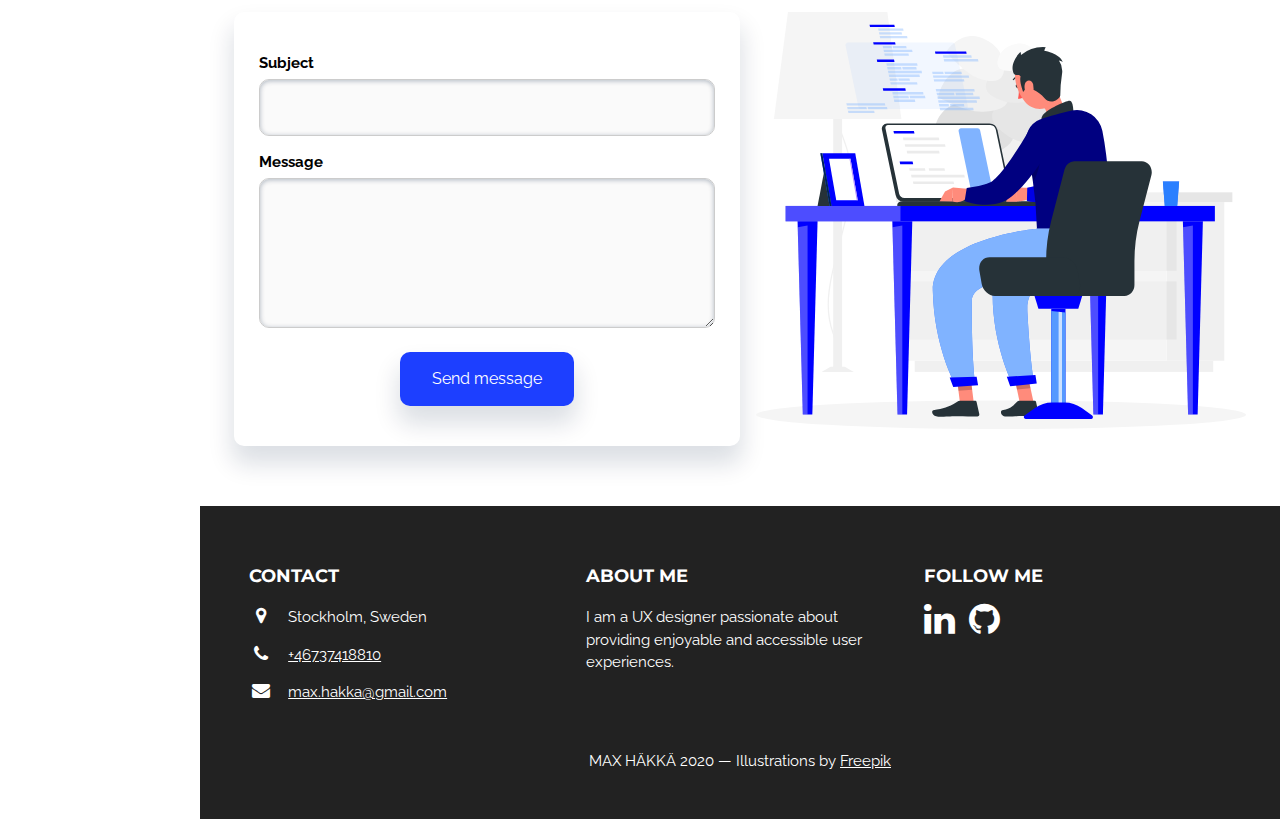
==== commit 9564b2e7: "Updated styles" ====
--- a/index.html
+++ b/index.html
@@ -9,7 +9,10 @@
     <link rel="stylesheet" href="https://fonts.googleapis.com/css?family=Raleway">
     <link rel="stylesheet" href="https://fonts.googleapis.com/css?family=Montserrat">
     <link rel="stylesheet" href="https://cdnjs.cloudflare.com/ajax/libs/font-awesome/4.7.0/css/font-awesome.min.css">
-    <link rel="icon" href="img/favicon.png"> 
+    <link rel="apple-touch-icon" sizes="180x180" href="/apple-touch-icon.png">
+    <link rel="icon" type="image/png" sizes="32x32" href="/favicon-32x32.png">
+    <link rel="icon" type="image/png" sizes="16x16" href="/favicon-16x16.png">
+    <link rel="manifest" href="/site.webmanifest">
     <link rel="stylesheet" href="css/stylesheet.css">
     <script src="https://ajax.googleapis.com/ajax/libs/jquery/3.4.0/jquery.min.js"></script>
   </head>
@@ -210,6 +213,7 @@
       </div>
     </footer>
 
+    <button class="w3-button w3-large w3-circle w3-xlarge fab-button" id="scrollButton" onclick="scrollToTop()"><i class="fa fa-arrow-up"></i></button>
 
     <!-- End page content -->
 
--- a/css/stylesheet.css
+++ b/css/stylesheet.css
@@ -17,7 +17,7 @@
 }
 
 h1>span {
-  color: rgb(111, 0, 255);
+  color: rgb(29, 63, 255);
 }
 
 h2 {
@@ -32,7 +32,7 @@
 .sidebar {
   z-index: 3;
   width: 200px;
-  box-shadow: 5px 16px 24px 2px rgba(0,0,0,0.4);
+  box-shadow: 5px 16px 24px 2px rgba(0,0,0,0.14);
   background: white;
 }
 
@@ -42,7 +42,7 @@
 
 .bottombar {
   padding-bottom: 6px;
-  background: linear-gradient(to left,rgb(21, 37, 255),  rgb(111, 0, 255)); 
+  background: rgb(29, 63, 255); 
   background-size: 100% 5px;
   border-bottom: none !important;
 }
@@ -62,27 +62,28 @@
   color: white;
   position: absolute;
   width: 100%;
-  z-index: 99999;
+  z-index: 999;
 }
 
 ::selection {
-  background: rgb(111, 0, 255);
+  background: black;
   color: #fff;
   text-shadow: none;
 }
 
-a:focus, div:focus, input:focus, textarea:focus, .menu-item:focus, .button:focus, .card:focus {
-  outline: 3px solid rgb(158, 87, 252); 
+a:focus, div:focus, input:focus, textarea:focus, .menu-item:focus, .button:focus, .fab-button:focus, .card:focus {
+  outline: 3px solid rgb(60, 122, 255); 
 }
 
 a {
-  color: rgb(111, 0, 255);
+  color: rgb(29, 63, 255);
   text-decoration: none;
 }
 
 a:hover{
-  text-decoration: underline;
-  color: rgb(158, 87, 252);
+  color: rgb(60, 122, 255);
+  text-decoration: none;
+  border-bottom: 3px solid rgb(60, 122, 255);
 }
 
 .previous-page {
@@ -92,12 +93,30 @@
 .link-button {
   color: white;
   margin-right: 10px;
+}
+
+.link-button:hover {
+  border-bottom: none;
+}
+
+.fab-button {
+  background-color: white;
+  box-shadow: 5px 5px 24px 2px rgba(0,0,0,0.4);
+  position: fixed;
+  display: none;
+  bottom: 20px;
+  right: 20px; 
+  z-index: 9999;
+}
+
+.fab-button:hover {
+  color: rgb(60, 122, 255) !important;
 }
 
 .menu-item:hover {
   text-decoration: none !important;
   background-color: white;
-  color: rgb(111, 0, 255) !important;
+  color: rgb(60, 122, 255) !important;
 }
 
 .wrapper {
@@ -112,7 +131,7 @@
 }
 
 .active {
-  color: rgb(111, 0, 255);
+  color: rgb(29, 63, 255);
   background-color: white;
 
 }
@@ -150,8 +169,7 @@
 }
 
 .card-header {
-  background: rgb(111, 0, 255);
-  background: linear-gradient(to left,rgb(21, 37, 255),  rgb(111, 0, 255)); 
+  background: rgb(29, 63, 255);
   color: white;
   border-radius: 10px 10px 0 0;
 }
@@ -167,8 +185,8 @@
 }
 
 .button {
-  border-radius: 30px;
-  background-image: linear-gradient(rgb(111, 0, 255), rgb(21, 37, 255));
+  border-radius: 10px;
+  background: rgb(29, 63, 255);
   border: none;
   color: white;
   padding: 15px 32px;
@@ -183,7 +201,7 @@
 }
 
 .button:hover {
-  background-image: linear-gradient(rgb(158, 87, 252), rgb(64, 77, 255));
+  background: rgb(60, 122, 255);
   color: white;
 }
 
@@ -216,7 +234,7 @@
 }
 
 label>span {
-  color: rgb(111, 0, 255);
+  color: rgb(29, 63, 255);
 }
 
 .inputfield>input, .inputfield>textarea{
@@ -245,6 +263,7 @@
 .footer-link {
   color: white;
   text-decoration: underline;
+
 }
 
 .footer-bottom {
@@ -259,7 +278,7 @@
 
 .w3-container.w3-light-grey.w3-round {
   height: 8.5rem;
-  border: 2px solid rgb(111, 0, 255);
+  border: 2px solid rgb(29, 63, 255);
 }
 
 video {
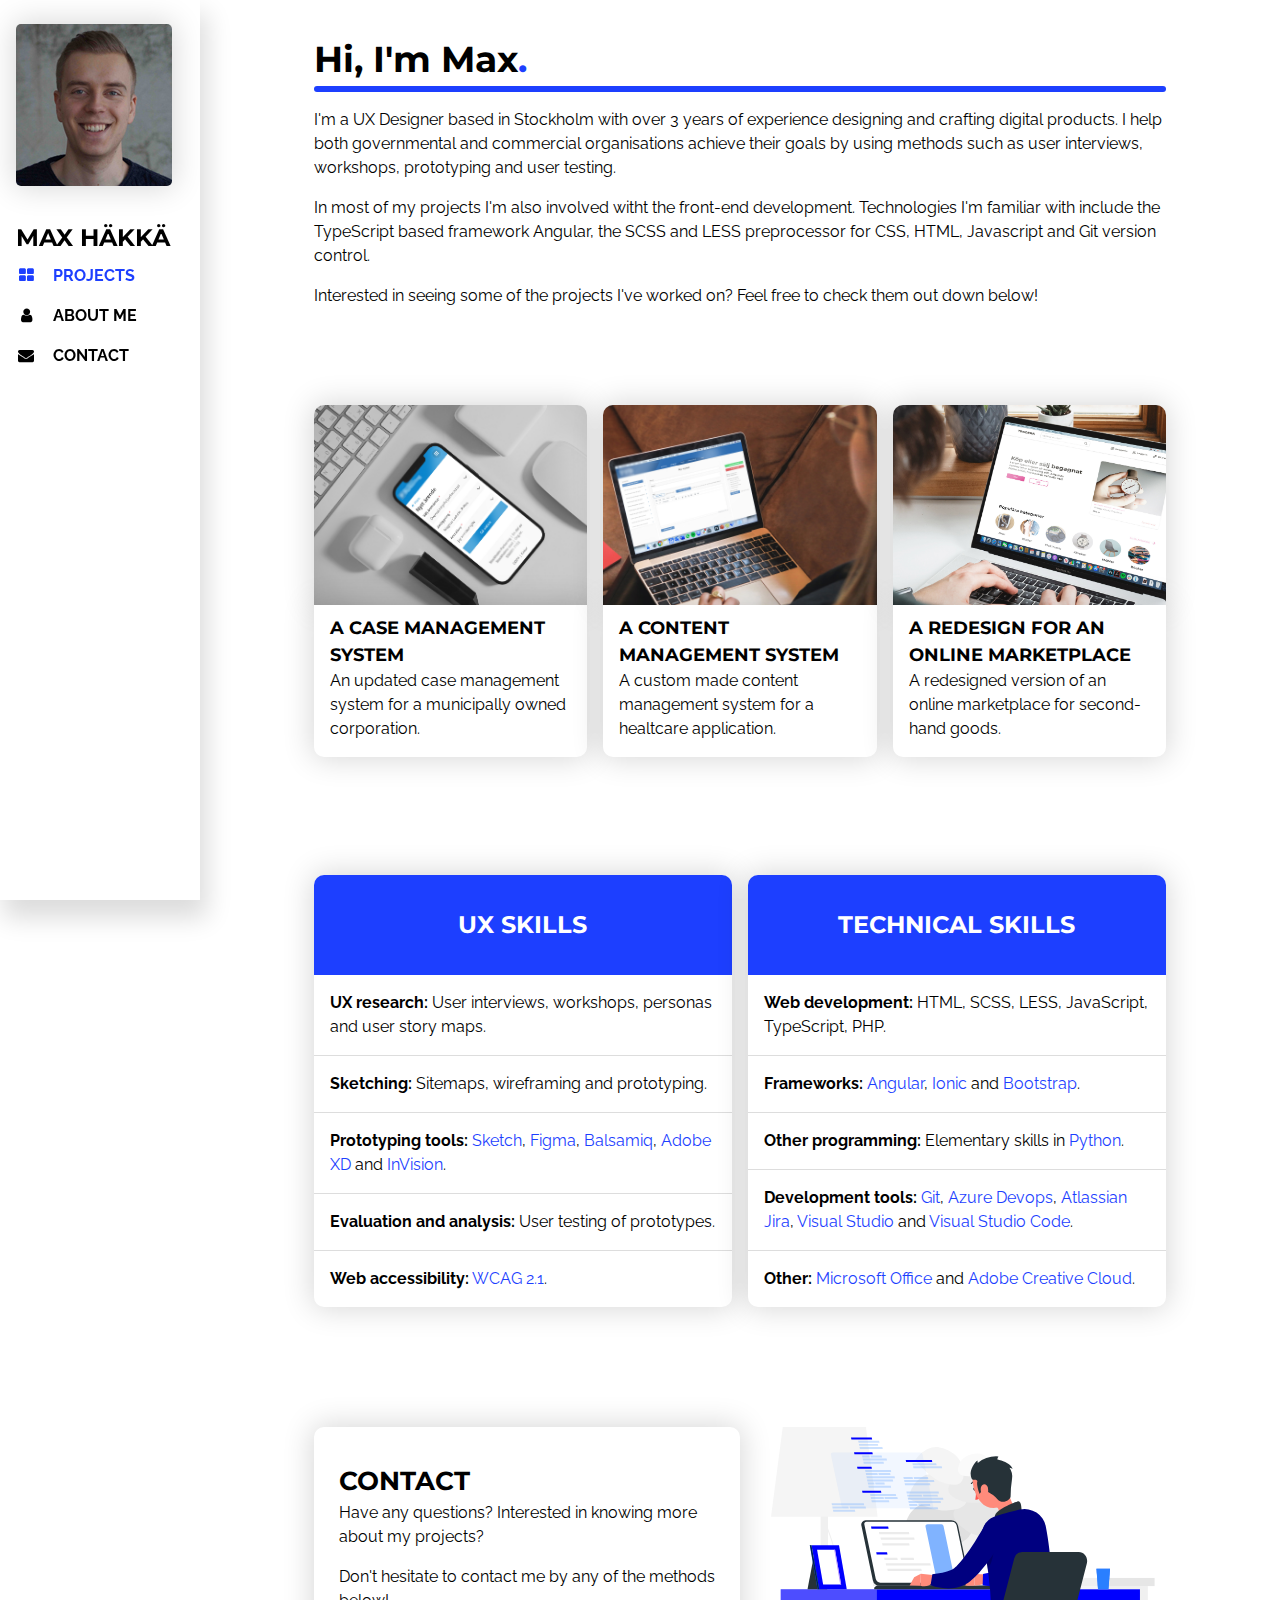
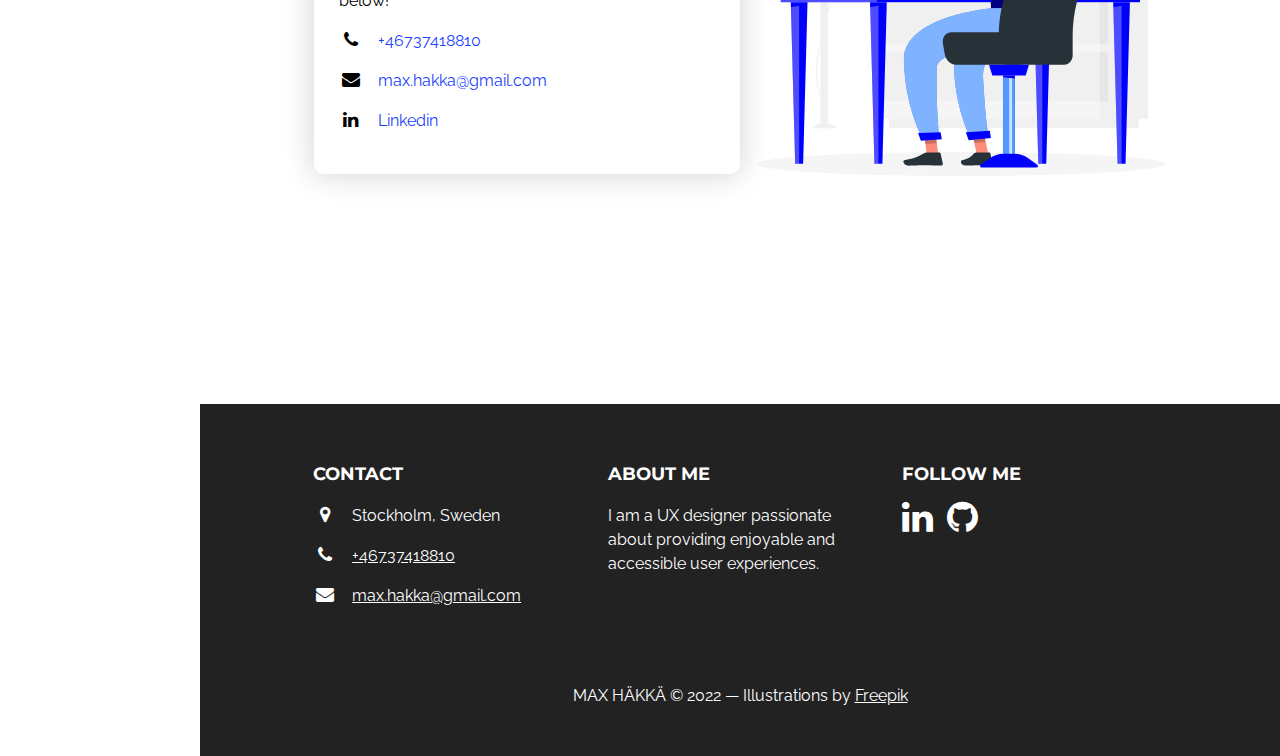
==== commit e6365231: "Updated projects" ====
--- a/index.html
+++ b/index.html
@@ -25,11 +25,11 @@
         <a href="#" onclick="w3_close()" class="w3-hide-large w3-right w3-jumbo w3-padding w3-hover-grey icon" title="close menu">
           <i class="fa fa-remove"></i>
         </a>
-        <img class="portrait" src="img/portrait.jpg" class="w3-round"><br><br>
+        <img class="portrait" src="img/portrait2.jpg" class="w3-round"><br><br>
         <h2 class="sidebar-header">MAX HÄKKÄ</h2>
       </div>
       <div class="w3-bar-block" id="nav-elements">
-        <a id="prtf" href="#portfolio" onclick="w3_close()" class="w3-bar-item w3-button w3-padding menu-item"><i class="fa fa-th-large fa-fw w3-margin-right"></i>PORTFOLIO</a> 
+        <a id="prtf" href="#projects" onclick="w3_close()" class="w3-bar-item w3-button w3-padding menu-item"><i class="fa fa-th-large fa-fw w3-margin-right"></i>PROJECTS</a> 
         <a id="abt" href="#about" onclick="w3_close()" class="w3-bar-item w3-button w3-padding menu-item"><i class="fa fa-user fa-fw w3-margin-right"></i>ABOUT ME</a>
         <a id="cntct" href="#contact" onclick="w3_close()" class="w3-bar-item w3-button w3-padding menu-item"><i class="fa fa-envelope fa-fw w3-margin-right"></i>CONTACT</a>
       </div>
@@ -43,136 +43,115 @@
       <!-- !PAGE CONTENT! -->
       <div class="w3-main page-content">
 
+        <div class="article">
+
         <!-- Header -->
-        <header id="portfolio">
-          <img src="img/portrait2.jpg" style="width:65px;" class="w3-circle w3-right w3-margin w3-hide-large" alt="profile picture">
-          <span class="w3-button w3-hide-large w3-xxlarge w3-hover-text-grey" onclick="w3_open()"><i class="fa fa-bars"></i></span>
-          <div class="w3-container">
-            <h1>My <span>Portfolio</span>.</h1>
-            <div class="w3-section w3-bottombar bottombar"></div>
-          </div>
-        </header>
-        
-        <!-- First Grid-->
-        <div class="section">
-          <div class="w3-row-padding">
-            <div class="w3-third w3-container w3-margin-bottom card" tabindex="0">
-              <a class="card-content" href="foodrescue.html" tabindex="-1">
-                <div class="card-img" style="background-image: url(img/food-rescue.jpg);"></div>
-                <div class="w3-container w3-white card-text">
-                  <h3>Food Rescue</h3>
-                  <p>An application for sharing and buying leftover foods from restaurants built with Ionic and Angular.</p>
+          <header id="projects">
+            <img src="img/portrait2.jpg" style="width:65px;" class="w3-circle w3-right w3-margin w3-hide-large" alt="profile picture">
+            <span class="w3-button w3-hide-large w3-xxlarge w3-hover-text-grey" onclick="w3_open()"><i class="fa fa-bars"></i></span>
+            <div class="w3-container"></div>
+          </header>
+          
+          <!-- First Grid-->
+          <div class="section">
+            <div class="w3-container">
+              <div class="w3-row-padding">
+                <h1>Hi, I'm Max<span>.</span></h1>
+                <div class="w3-section w3-bottombar bottombar"></div>
+                  <p>
+                    I'm a UX Designer based in Stockholm with over 3 years of experience designing and crafting digital products. I help both governmental and 
+                    commercial organisations achieve their goals by using methods such as user interviews, workshops, prototyping and user testing.
+                  </p>
+                  <p>
+                    In most of my projects I'm also involved witht the front-end development. Technologies I'm familiar with include the TypeScript based framework
+                    Angular, the SCSS and LESS preprocessor for CSS, HTML, Javascript and Git version control.
+                  </p>
+                  <p>
+                    Interested in seeing some of the projects I've worked on? Feel free to check them out down below!
+                  </p>
+              </div>
+            </div>
+          </div>
+
+          <div class="section">
+            <div class="w3-row-padding w3-container">
+              <div class="w3-third w3-container w3-margin-bottom card" tabindex="0">
+                <a class="card-content" href="case-management-system.html" tabindex="-1">
+                  <div class="card-img" style="background-image: url(img/spark-hero.jpg);"></div>
+                  <div class="w3-container w3-white card-text">
+                    <h3>A Case Management System</h3>
+                    <p>An updated case management system for a municipally owned corporation.</p>
+                  </div>
+                </a>
+              </div>
+              <div class="w3-third w3-container w3-margin-bottom card" tabindex="0">
+                <a class="card-content" href="content-management-system.html" tabindex="-1">
+                  <div class="card-img" style="background-image: url(img/t1d-hero.jpg);"></div>
+                  <div class="w3-container w3-white card-text">
+                    <h3>A Content Management System</h3>
+                    <p>A custom made content management system for a healtcare application.</p>
+                  </div>
+                </a>
+              </div>
+              <div class="w3-third w3-container w3-margin-bottom card" tabindex="0">
+                <a class="card-content" href="webshop.html" tabindex="-1">
+                  <div class="card-img" style="background-image: url(img/tradera-hero.jpg);"></div>
+                  <div class="w3-container w3-white card-text">
+                    <h3>A Redesign for an Online Marketplace</h3>
+                    <p>A redesigned version of an online marketplace for second-hand goods.</p>
+                  </div>
+                </a>
+              </div>
+            </div>
+          </div>
+
+          <!-- My skills -->
+          <div class="section" id="about">
+            <div class="w3-container w3-padding-large">
+                <!-- Skills Tables -->
+                <div class="w3-row-padding" style="margin:0 -16px">
+                  <div class="w3-half w3-margin-bottom">
+                    <ul class="w3-ul w3-white list-container">
+                      <h2 class="w3-xlarge w3-padding-32 w3-center card-header">UX SKILLS</h2>
+                      <!-- UX Skills -->
+                      <li class="w3-padding-16"><strong>UX research:</strong> User interviews, workshops, personas and user story maps.</li>
+                      <li class="w3-padding-16"><strong>Sketching:</strong> Sitemaps, wireframing and prototyping.</li>
+                      <li class="w3-padding-16"><strong>Prototyping tools:</strong> <a href="https://www.sketch.com/" target="_blank" rel=”noopener”>Sketch</a>, <a href="https://www.figma.com/" target="_blank" rel=”noopener”>Figma</a>, <a href="https://balsamiq.com/" target="_blank" rel=”noopener”>Balsamiq</a>, <a href="https://www.adobe.com/se/products/xd.html" target="_blank" rel=”noopener”>Adobe XD</a> and <a href="https://www.invisionapp.com/" target="_blank" rel=”noopener”>InVision</a>.</li>
+                      <li class="w3-padding-16"><strong>Evaluation and analysis:</strong> User testing of prototypes.</li>
+                      <li class="w3-padding-16"><strong>Web accessibility:</strong> <a href="https://www.w3.org/TR/WCAG21/" target="_blank" rel=”noopener”>WCAG 2.1</a>.</li>
+                    </ul>
+                  </div>
+                  
+                  <div class="w3-half w3-margin-bottom">
+                    <ul class="w3-ul w3-white list-container">
+                      <h2 class="w3-xlarge w3-padding-32 w3-center card-header">TECHNICAL SKILLS</h2>
+                      <!-- Technical Skills -->
+                      <li class="w3-padding-16"><strong>Web development:</strong> HTML, SCSS, LESS, JavaScript, TypeScript, PHP.</li>
+                      <li class="w3-padding-16"><strong>Frameworks:</strong> <a href="https://angular.io/" target="_blank" rel=”noopener”>Angular</a>, <a href="https://ionicframework.com/" target="_blank" rel=”noopener”>Ionic</a> and <a href="https://getbootstrap.com/" target="_blank" rel=”noopener”>Bootstrap</a>.</li>
+                      <li class="w3-padding-16"><strong>Other programming:</strong> Elementary skills in <a href="https://www.python.org/" target="_blank" rel=”noopener”>Python</a>.</li>
+                      <li class="w3-padding-16"><strong>Development tools:</strong> <a href="https://git-scm.com/" target="_blank" rel=”noopener”>Git</a>, <a href="https://azure.microsoft.com/sv-se/services/devops/" target="_blank" rel=”noopener”>Azure Devops</a>, <a href="https://www.atlassian.com/software/jira" target="_blank" rel=”noopener”>Atlassian Jira</a>, <a href="https://visualstudio.microsoft.com/" target="_blank" rel=”noopener”>Visual Studio</a> and <a href="https://code.visualstudio.com/" target="_blank" rel=”noopener”>Visual Studio Code</a>.</li>
+                      <li class="w3-padding-16"><strong>Other:</strong> <a href="https://www.office.com/" target="_blank" rel=”noopener”>Microsoft Office</a> and <a href="http://www.adobe.com" target="_blank" rel=”noopener”>Adobe Creative Cloud</a>.</li>
+                    </ul>
+                  </div>
+                  
                 </div>
-              </a>
-            </div>
-            <div class="w3-third w3-container w3-margin-bottom card" tabindex="0">
-              <a class="card-content" href="frontier.html" tabindex="-1">
-                <div class="card-img" style="background-image: url(img/frontier.png);"></div>
-                <div class="w3-container w3-white card-text">
-                  <h3>Frontier</h3>
-                  <p>A browser based, co-located multiplayer game about managing a planet's resources built with Angular.</p>
-                </div>
-              </a>
-            </div>
-            <div class="w3-third w3-container w3-margin-bottom card" tabindex="0">
-              <a class="card-content" href="sunny.html" tabindex="-1">
-                <div class="card-img" style="background-image: url(img/sunny.JPG);"></div>
-                <div class="w3-container w3-white card-text">
-                  <h3>Sunny the Sunflower</h3>
-                  <p>An interactive robotic companion sunflower built with Arduino microcontrollers, sensors and motors.</p>
-                </div>
-              </a>
-            </div>
-          </div>
-          
-          <!-- Second Grid-->
-          <div class="w3-row-padding">
-            <div class="w3-third w3-container w3-margin-bottom card" tabindex="0">
-              <a class="card-content" href="battlenub.html" tabindex="-1">
-                <div class="card-img" style="background-image: url(img/battlenub.jpg);"></div>
-                <div class="w3-container w3-white card-text">
-                  <h3>Battlenub</h3>
-                  <p>A browser based multiplayer Battleship game for phones, built with the PubNub data stream network.</p>
-                </div>
-              </a>
-            </div>
-            <div class="w3-third w3-container w3-margin-bottom card" tabindex="0">
-              <a class="card-content" href="spacehaptics.html" tabindex="-1">
-                <div class="card-img" style="background-image: url(img/space-haptics.jpg);"></div>
-                <div class="w3-container w3-white card-text">
-                  <h3>Space Haptics</h3>
-                  <p>A haptics based computer game set in space for use with the Novint Falcon controller, built with C++.</p>
-                </div>
-              </a>
-            </div>
-            <div class="w3-third w3-container card" tabindex="0">
-              <a class="card-content" href="onlineclothingstore.html" tabindex="-1">
-                <div class="card-img" style="background-image: url(img/ocs-cover.jpg);"></div>
-                <div class="w3-container w3-white card-text">
-                  <h3>Online Clothing Store</h3>
-                  <p>A complete online web store for clothing built with the AngularJS framework, with a functioning back-end.</p>
-                </div>
-              </a>
-            </div>
-          </div>
-        </div>
-
-        <!-- About Me -->
-        <div class="section" id="about">
-          <div class="w3-container w3-padding-large">
-            <h2>About Me</h2>
-            <p>I'm Max, UX designer with a background from the Master of Science in Engineering programme in <a href="https://www.kth.se/en/studies/master/interactivemediatechnology/description-1.593765" target="_blank" rel=”noopener”>Interactive Media Technology</a> at <a href="https://www.kth.se/" target="_blank" rel=”noopener”>KTH Royal Institute of Technology</a>. I like to design and program interactive applications. Feel free to check them out!<p>
-
-              <!-- Skills Tables -->
-              <div class="w3-row-padding" style="margin:0 -16px">
-                <div class="w3-half w3-margin-bottom">
-                  <ul class="w3-ul w3-white list-container">
-                    <li class="w3-xlarge w3-padding-32 w3-center card-header">UX/UI SKILLS</li>
-                    <!-- UX Skills -->
-                    <li class="w3-padding-16"><strong>UX research:</strong> Competitor analysis, user interviews,  personas and user story maps.</li>
-                    <li class="w3-padding-16"><strong>Sketching:</strong> Creating sitemaps, wireframing and making prototypes.</li>
-                    <li class="w3-padding-16"><strong>Prototyping tools:</strong> <a href="https://www.sketch.com/" target="_blank" rel=”noopener”>Sketch</a>, <a href="https://www.figma.com/" target="_blank" rel=”noopener”>Figma</a>, <a href="https://balsamiq.com/" target="_blank" rel=”noopener”>Balsamiq</a>, <a href="https://www.adobe.com/se/products/xd.html" target="_blank" rel=”noopener”>Adobe XD</a> and <a href="https://www.invisionapp.com/" target="_blank" rel=”noopener”>InVision</a>.</li>
-                    <li class="w3-padding-16"><strong>Evaluation:</strong> User testing of prototypes and analysis of results.</li>
-                    <li class="w3-padding-16"><strong>Web accessibility:</strong> <a href="https://www.w3.org/TR/WCAG21/" target="_blank" rel=”noopener”>WCAG 2.1</a>.</li>
-                  </ul>
-                </div>
-                
-                <div class="w3-half w3-margin-bottom">
-                  <ul class="w3-ul w3-white list-container">
-                    <li class="w3-xlarge w3-padding-32 w3-center card-header">TECHNICAL SKILLS</li>
-                    <!-- Technical Skills -->
-                    <li class="w3-padding-16"><strong>Web development:</strong> <a href="https://www.w3schools.com/" target="_blank" rel=”noopener”>HTML</a>, <a href="https://www.w3schools.com/" target="_blank" rel=”noopener”>CSS</a>, <a href="https://www.w3schools.com/" target="_blank" rel=”noopener”>JavaScript</a>, <a href="https://www.php.net" target="_blank" rel=”noopener”>PHP</a>.</li>
-                    <li class="w3-padding-16"><strong>Frameworks:</strong> <a href="https://angular.io/" target="_blank" rel=”noopener”>Angular</a>, <a href="https://ionicframework.com/" target="_blank" rel=”noopener”>Ionic</a> and <a href="https://getbootstrap.com/" target="_blank" rel=”noopener”>Bootstrap</a>.</li>
-                    <li class="w3-padding-16"><strong>Other programming:</strong> Elementary skills in <a href="https://www.python.org/" target="_blank" rel=”noopener”>Python</a>.</li>
-                    <li class="w3-padding-16"><strong>Development tools:</strong> <a href="https://git-scm.com/" target="_blank" rel=”noopener”>Git</a>, <a href="https://www.atlassian.com/software/jira" target="_blank" rel=”noopener”>Atlassian Jira</a> and <a href="https://code.visualstudio.com/" target="_blank" rel=”noopener”>Visual Studio Code</a>.</li>
-                    <li class="w3-padding-16"><strong>Other:</strong> <a href="https://www.office.com/" target="_blank" rel=”noopener”>Microsoft Office</a> and <a href="http://www.adobe.com" target="_blank" rel=”noopener”>Adobe Creative Cloud</a>.</li>
-                  </ul>
-                </div>
-                
-              </div>
-            </div>
-        </div>
-
-        <!-- Contact Section -->
-        <div class="section" id="contact">
-          <div class="w3-container w3-padding-large">
-            <h2>Contact</h2>
-            <p>Interested? Don't hesitate to contact me!</p>
-            <div class="w3-half w3-margin-bottom text-container">
-              <form action="mailto:max.hakka@gmail.com" method="GET">
-                <p class="inputfield">
-                  <label for="Subject">Subject</label>
-                  <input class="w3-input w3-padding-16 w3-border" type="text" name="Subject">
-                </p>
-                <p class="inputfield">
-                  <label for="Body">Message</label>
-                  <textarea class="w3-input w3-padding-16 w3-border" name="Body"></textarea>
-                </p>
-                <p><button class="button submitbutton" type="submit">Send message</button></p>
-              </form>
-            </div>
-            <div class="w3-half w3-margin-bottom">
-              <img src="img/contact.svg" alt="Contact illustration" class="illustration">
+              </div>
+          </div>
+
+          <!-- Contact Section -->
+          <div class="section" id="contact">
+            <div class="w3-container w3-padding-large">
+              <div class="w3-half w3-margin-bottom text-container">
+                  <h2>Contact</h2>
+                  <p>Have any questions? Interested in knowing more about my projects?</p>
+                  <p>Don't hesitate to contact me by any of the methods below!</p>
+                  <p><i class="fa fa-phone fa-fw w3-large w3-margin-right"></i><a href="tel:+46737418810">+46737418810</a></p>
+                  <p><i class="fa fa-envelope fa-fw w3-large w3-margin-right"></i><a href="mailto:max.hakka@gmail.com">max.hakka@gmail.com</a></p>
+                  <p><i class="fa fa-linkedin fa-fw w3-large w3-margin-right"></i><a href="https://se.linkedin.com/in/max-häkkä-00910289">Linkedin</a></p>
+              </div>
+              <div class="w3-half w3-margin-bottom">
+                <img src="img/contact.svg" alt="Contact illustration" class="illustration">
+              </div>
             </div>
           </div>
         </div>
@@ -183,33 +162,36 @@
     <footer class="w3-main w3-container w3-padding-32 page-content">
       <div class="wrapper">
 
-        <div class="w3-row-padding">
-          <div class="w3-third footer-section">
-            <h3>Contact</h3>
-            <div class="w3-section">
-              <p><i class="fa fa-map-marker fa-fw w3-text-white w3-large w3-margin-right"></i>Stockholm, Sweden</p>
-				    	<p><i class="fa fa-phone fa-fw w3-text-white w3-large w3-margin-right"></i><a class="footer-link" href="tel:+46737418810">+46737418810</a></p>
-					    <p><i class="fa fa-envelope fa-fw w3-text-white w3-large w3-margin-right"></i><a class="footer-link" href="mailto:max.hakka@gmail.com">max.hakka@gmail.com</a></p>
-            </div>
-          </div>
-          <div class="w3-third footer-section">
-            <h3>About Me</h3>
-            <div class="w3-section">
-              I am a UX designer passionate about providing enjoyable and accessible user experiences.
-            </div>
-          </div>
-          <div class="w3-third footer-section">
-            <h3>Follow me</h3>
-            <div class="w3-section">
-              <a class="link-button" aria-label="Linkedin" href="https://se.linkedin.com/in/max-häkkä-00910289" target="_blank" rel=”noopener”><i class="fa fa-linkedin fa-lg w3-xxlarge"></i></a>
-              <a class="link-button" aria-label="GitHub" href="https://github.com/maxhakka" target="_blank" rel=”noopener”><i class="fa fa-github fa-lg w3-xxlarge"></i></a>
-            </div>
-          </div>
-
-        <div class="w3-row-padding footer-bottom">
-          <p class="center-align">MAX HÄKKÄ 2020 — Illustrations by <a href="https://freepik.com" class="footer-link" target="_blank" rel=”noopener”>Freepik</a></p>
+        <div class="article">
+
+          <div class="w3-row-padding">
+            <div class="w3-third footer-section">
+              <h3>Contact</h3>
+              <div class="w3-section">
+                <p><i class="fa fa-map-marker fa-fw w3-text-white w3-large w3-margin-right"></i>Stockholm, Sweden</p>
+                <p><i class="fa fa-phone fa-fw w3-text-white w3-large w3-margin-right"></i><a class="footer-link" href="tel:+46737418810">+46737418810</a></p>
+                <p><i class="fa fa-envelope fa-fw w3-text-white w3-large w3-margin-right"></i><a class="footer-link" href="mailto:max.hakka@gmail.com">max.hakka@gmail.com</a></p>
+              </div>
+            </div>
+            <div class="w3-third footer-section">
+              <h3>About Me</h3>
+              <div class="w3-section">
+                I am a UX designer passionate about providing enjoyable and accessible user experiences.
+              </div>
+            </div>
+            <div class="w3-third footer-section">
+              <h3>Follow me</h3>
+              <div class="w3-section">
+                <a class="link-button" aria-label="Linkedin" href="https://se.linkedin.com/in/max-häkkä-00910289" target="_blank" rel=”noopener”><i class="fa fa-linkedin fa-lg w3-xxlarge"></i></a>
+                <a class="link-button" aria-label="GitHub" href="https://github.com/maxhakka" target="_blank" rel=”noopener”><i class="fa fa-github fa-lg w3-xxlarge"></i></a>
+              </div>
+            </div>
+          </div>
+
+          <div class="w3-row-padding footer-bottom">
+            <p class="center-align">MAX HÄKKÄ © 2022 — Illustrations by <a href="https://freepik.com" class="footer-link" target="_blank" rel=”noopener”>Freepik</a></p>
+          </div>
         </div>
-      </div>
       </div>
     </footer>
 
--- a/css/stylesheet.css
+++ b/css/stylesheet.css
@@ -4,6 +4,7 @@
 
 body {
   background-color: #ffffff;
+  font-size: 16px;
 }
 
 h1,h2,h3,h4,h5,h6 {
@@ -13,7 +14,7 @@
 
 h1 {
   color: black;
-  margin: 10px 0;
+  margin: 0;
 }
 
 h1>span {
@@ -22,11 +23,18 @@
 
 h2 {
   text-transform: uppercase;
+  font-size: 26px;
+  margin-bottom: 0;
 }
 
 h3 {
   text-transform: uppercase;
   font-size: 18px;
+  margin-bottom: 0;
+}
+
+p {
+  margin-top: 0;
 }
 
 .sidebar {
@@ -41,10 +49,17 @@
 }
 
 .bottombar {
+  margin-top: 0 !important;
   padding-bottom: 6px;
   background: rgb(29, 63, 255); 
   background-size: 100% 5px;
   border-bottom: none !important;
+  width: 100%;
+  border-radius: 5px;
+}
+
+.ingress {
+  font-size: 18px;
 }
 
 .page-content {
@@ -52,9 +67,15 @@
   width: calc(100% - 200px);
 }
 
+.article {
+  max-width: 900px;
+  margin-left: auto;
+  margin-right: auto;
+}
+
 .section {
   margin-top: 32px;
-  margin-bottom: 32px;
+  margin-bottom: 80px;
 }
 
 footer {
@@ -63,6 +84,7 @@
   position: absolute;
   width: 100%;
   z-index: 999;
+  margin-top: 120px;
 }
 
 ::selection {
@@ -88,6 +110,7 @@
 
 .previous-page {
   font-weight: bold;
+  margin: 32px 0 15px 0;
 }
 
 .link-button {
@@ -101,7 +124,7 @@
 
 .fab-button {
   background-color: white;
-  box-shadow: 5px 5px 24px 2px rgba(0,0,0,0.4);
+  box-shadow: 0px 0px 30px 2px rgba(0,0,0,0.16);
   position: fixed;
   display: none;
   bottom: 20px;
@@ -113,6 +136,10 @@
   color: rgb(60, 122, 255) !important;
 }
 
+.menu-item {
+  font-weight: bold;
+}
+
 .menu-item:hover {
   text-decoration: none !important;
   background-color: white;
@@ -121,12 +148,12 @@
 
 .wrapper {
   margin-right: auto;
-  margin-left:  auto; 
+  margin-left: auto; 
 
   max-width: 1400px; 
 
   padding-right: 10px; 
-  padding-left:  10px;
+  padding-left: 10px;
   width: 100%;
 }
 
@@ -145,8 +172,8 @@
 }
 
 .card:hover {
-  -webkit-transform: translateY(-5px);
-  transform: translateY(-5px);
+  -webkit-transform: translateY(-3px);
+  transform: translateY(-3px);
 }
 
 .card-content:hover {
@@ -160,12 +187,12 @@
   background-size: cover;
   background-repeat: no-repeat;
   border-radius: 10px 10px 0 0;
-  box-shadow: 0 -16px 24px 2px rgba(0,29,63,0.14);
+  box-shadow: 0px 0px 30px 2px rgba(0,0,0,0.16);
 }
 
 .card-text {
   border-radius: 0 0 10px 10px;
-  box-shadow: 0 16px 24px 2px rgba(0,29,63,0.14);
+  box-shadow: 0px 0px 30px 2px rgba(0,0,0,0.16);
 }
 
 .card-header {
@@ -174,8 +201,17 @@
   border-radius: 10px 10px 0 0;
 }
 
+.hero-img {
+  height: 215px;
+  width: auto;
+  background-position: center center;
+  background-size: cover;
+  background-repeat: no-repeat;
+  border-radius: 5px;
+}
+
 .list-container, .text-container {
-  box-shadow: 0 16px 24px 2px rgba(0,29,63,0.14);
+  box-shadow: 0px 0px 30px 2px rgba(0,0,0,0.16);
   border-radius: 10px;
 }
 
@@ -197,7 +233,7 @@
   margin-top: 10px;
   margin-bottom: 10px;
   cursor: pointer;
-  box-shadow: 0 16px 24px 2px rgba(0,29,63,0.14);
+  box-shadow: 0px 0px 30px 2px rgba(0,0,0,0.16);
 }
 
 .button:hover {
@@ -207,17 +243,30 @@
 
 .img-fullwidth {
   width: 100%;
-  box-shadow: 0 16px 24px 2px rgba(0,29,63,0.14);
-  border-radius: 10px;
+  box-shadow: 0px 0px 30px 2px rgba(0,0,0,0.16);
+  border-radius: 5px;
+}
+
+.img-height-restricted {
+  max-height: 400px;
+  margin-right: auto;
+  margin-left: auto;
+  display: block;
+  width: auto;
+  box-shadow: 0px 0px 30px 2px rgba(0,0,0,0.16);
+  border-radius: 5px;
 }
 
 .img-text {
+  font-size: 13px;
   font-style: italic;
-  font-weight: bold;
+  margin: 5px 0 20px 0;
 }
 
 .portrait {
   border-radius: 5px;
+  max-width: 160px;
+  box-shadow: 0px 0px 30px 2px rgba(0,0,0,0.16);
 }
 
 .icon {
@@ -239,7 +288,7 @@
 
 .inputfield>input, .inputfield>textarea{
   margin-top: 5px;
-  box-shadow: inset 0 1px 5px rgba(0, 29, 63, 0.3);
+  box-shadow: inset 0 1px 5px rgba(0, 29, 63, 0.16);
   border-radius: 10px;
   background-color: #fafafa;
 }
@@ -270,6 +319,7 @@
   margin-left: auto;
   margin-right: auto;
   display: block;
+  margin-top: 45px;
 }
 
 .center-align {
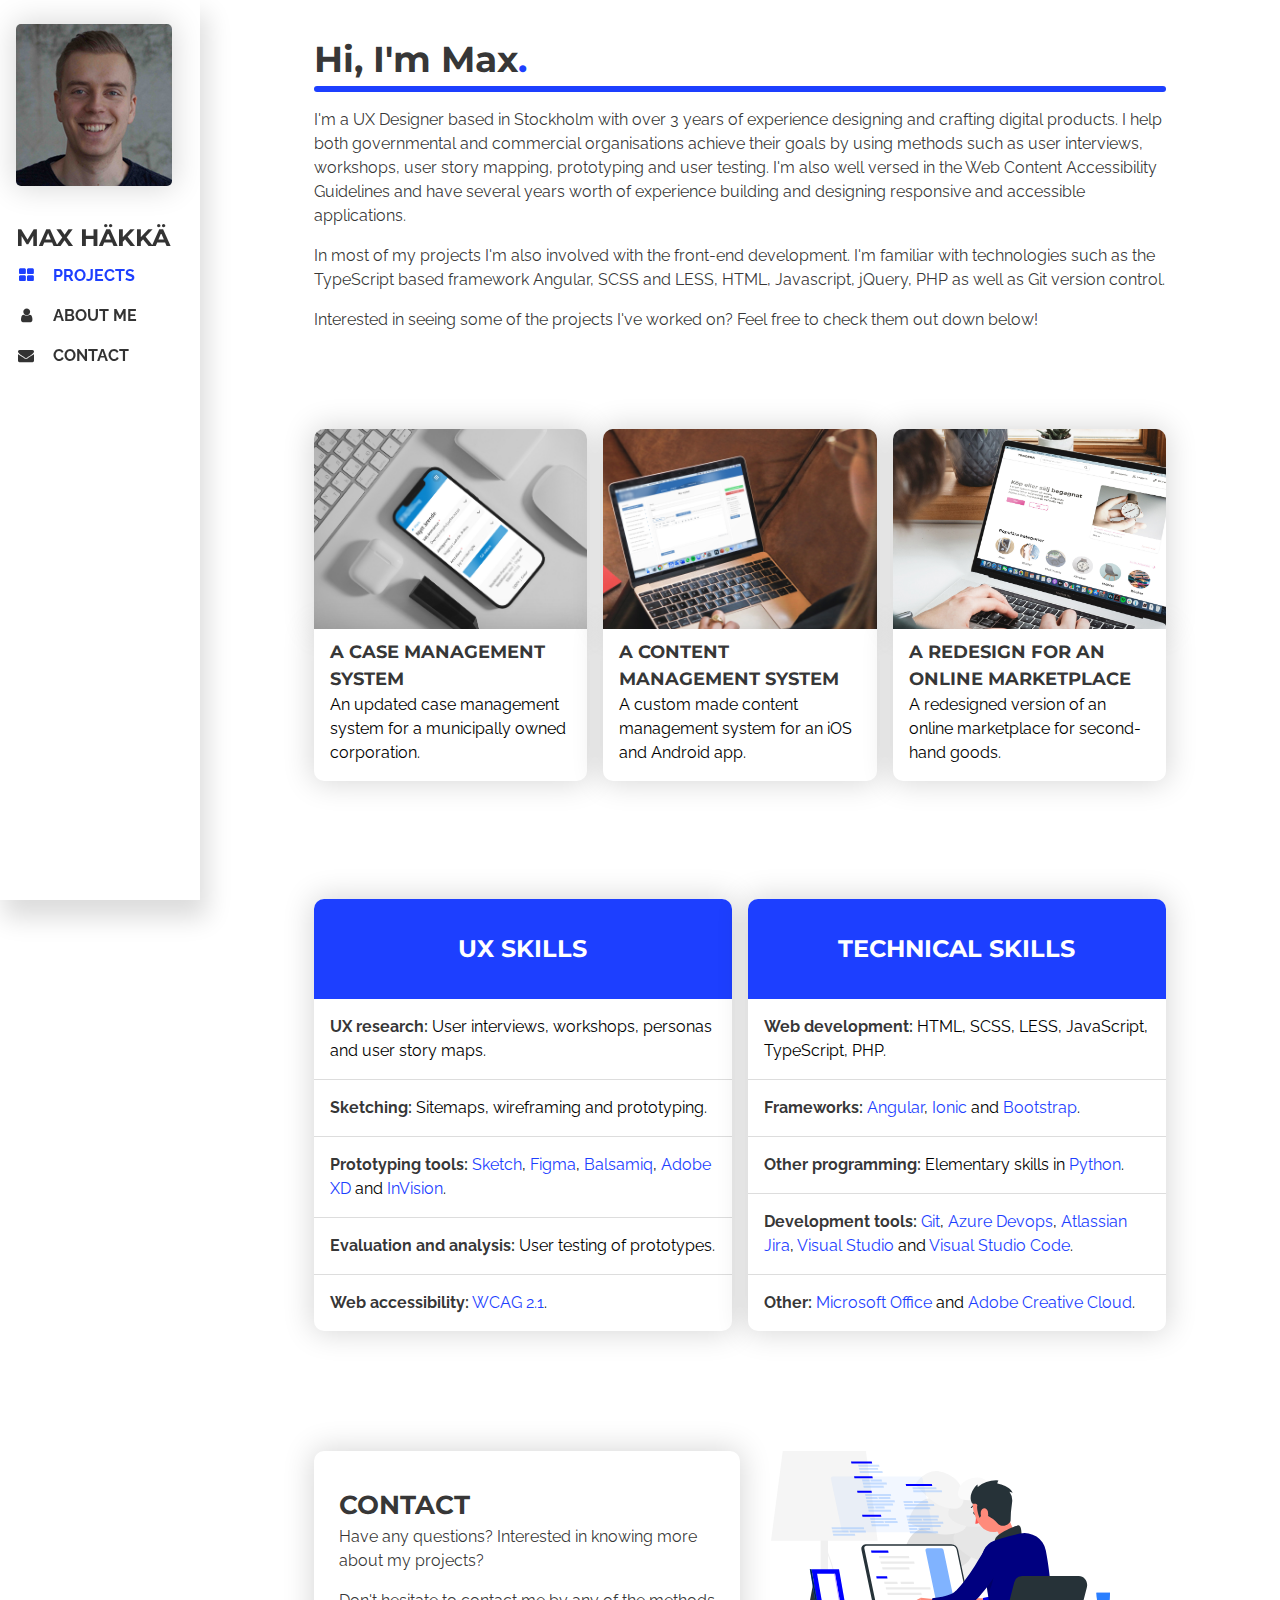
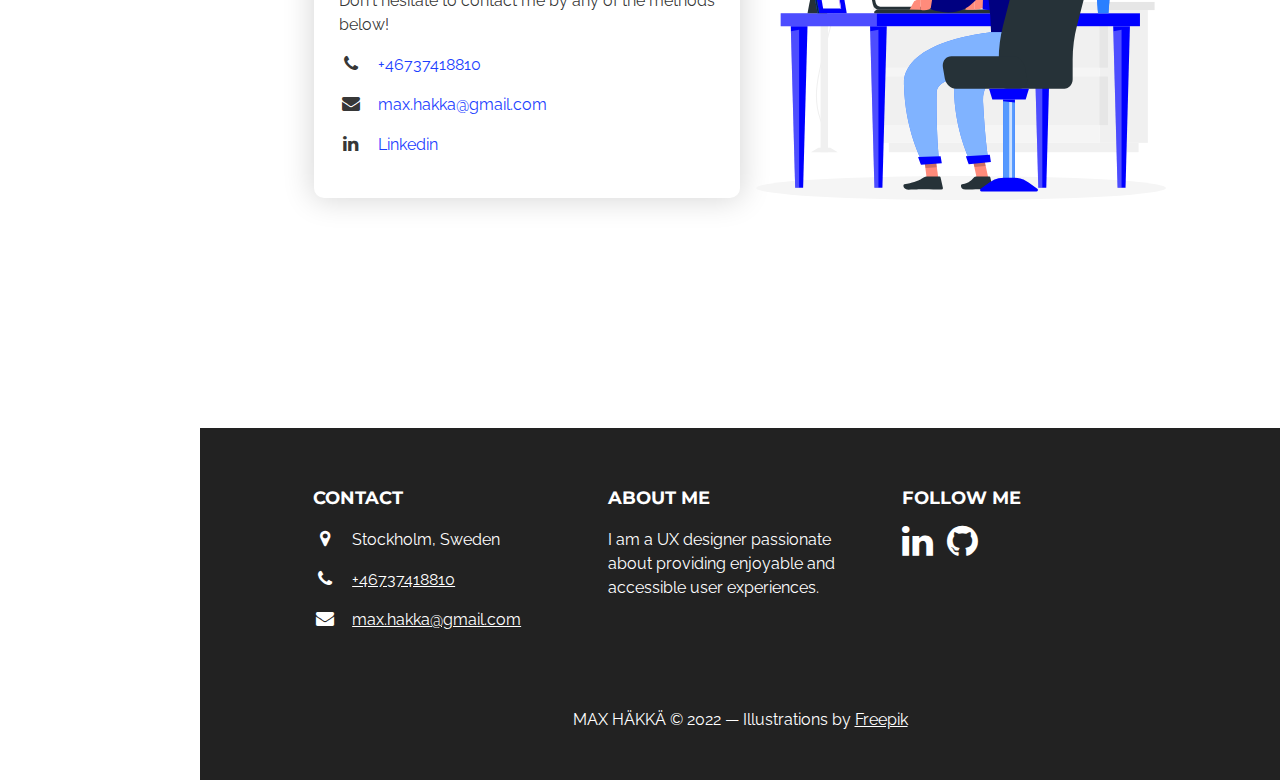
==== commit 9ae093f8: "Updated texts" ====
--- a/index.html
+++ b/index.html
@@ -60,11 +60,13 @@
                 <div class="w3-section w3-bottombar bottombar"></div>
                   <p>
                     I'm a UX Designer based in Stockholm with over 3 years of experience designing and crafting digital products. I help both governmental and 
-                    commercial organisations achieve their goals by using methods such as user interviews, workshops, prototyping and user testing.
+                    commercial organisations achieve their goals by using methods such as user interviews, workshops, user story mapping, prototyping and user testing.
+                    I'm also well versed in the Web Content Accessibility Guidelines and have several years worth of experience building and designing responsive and
+                    accessible applications.
                   </p>
                   <p>
-                    In most of my projects I'm also involved witht the front-end development. Technologies I'm familiar with include the TypeScript based framework
-                    Angular, the SCSS and LESS preprocessor for CSS, HTML, Javascript and Git version control.
+                    In most of my projects I'm also involved with the front-end development. I'm familiar with technologies such as the TypeScript based framework
+                    Angular, SCSS and LESS, HTML, Javascript, jQuery, PHP as well as Git version control.
                   </p>
                   <p>
                     Interested in seeing some of the projects I've worked on? Feel free to check them out down below!
@@ -89,7 +91,7 @@
                   <div class="card-img" style="background-image: url(img/t1d-hero.jpg);"></div>
                   <div class="w3-container w3-white card-text">
                     <h3>A Content Management System</h3>
-                    <p>A custom made content management system for a healtcare application.</p>
+                    <p>A custom made content management system for an iOS and Android app.</p>
                   </div>
                 </a>
               </div>
--- a/css/stylesheet.css
+++ b/css/stylesheet.css
@@ -4,16 +4,17 @@
 
 body {
   background-color: #ffffff;
+  color: rgba(0, 0, 0, 0.8);
   font-size: 16px;
 }
 
 h1,h2,h3,h4,h5,h6 {
   font-family: 'Montserrat', 'sant-serif';
   font-weight: bold;
+  color: rgba(0, 0, 0, 0.8);
 }
 
 h1 {
-  color: black;
   margin: 0;
 }
 
@@ -35,6 +36,10 @@
 
 p {
   margin-top: 0;
+}
+
+strong {
+  color: rgba(0, 0, 0, 0.8);
 }
 
 .sidebar {
@@ -60,6 +65,7 @@
 
 .ingress {
   font-size: 18px;
+  font-weight: bold;
 }
 
 .page-content {
@@ -124,7 +130,7 @@
 
 .fab-button {
   background-color: white;
-  box-shadow: 0px 0px 30px 2px rgba(0,0,0,0.16);
+  box-shadow: 0px 0px 30px 2px rgba(0,0,0,0.30);
   position: fixed;
   display: none;
   bottom: 20px;
@@ -270,11 +276,11 @@
 }
 
 .icon {
-  color: black;
+  color: rgba(0, 0, 0, 0.8);
 }
 
 .icon:hover {
-  color: black !important;
+  color: rgba(0, 0, 0, 0.8) !important;
   background-color: transparent !important;
 }
 
@@ -307,6 +313,10 @@
 
 .footer-section {
   padding: 15px !important;
+}
+
+.footer-section>h3{
+  color: white;
 }
 
 .footer-link {
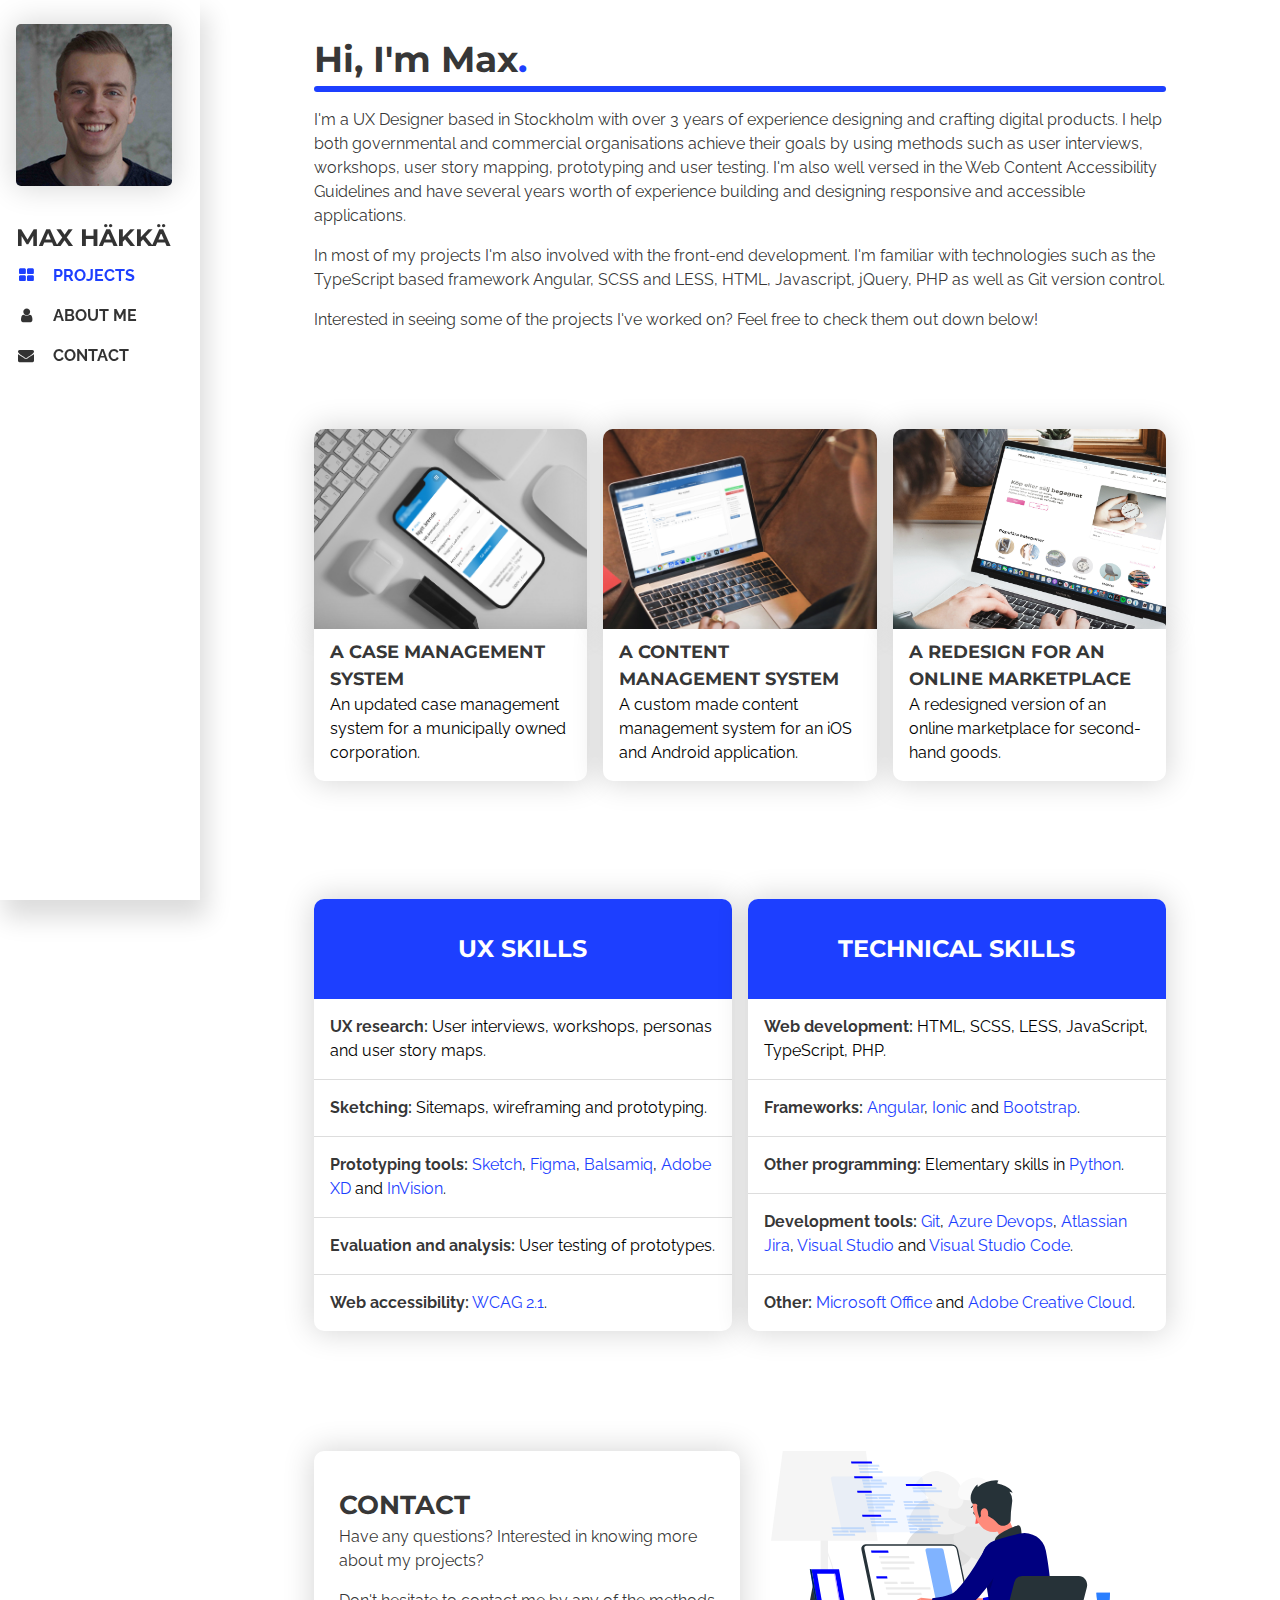
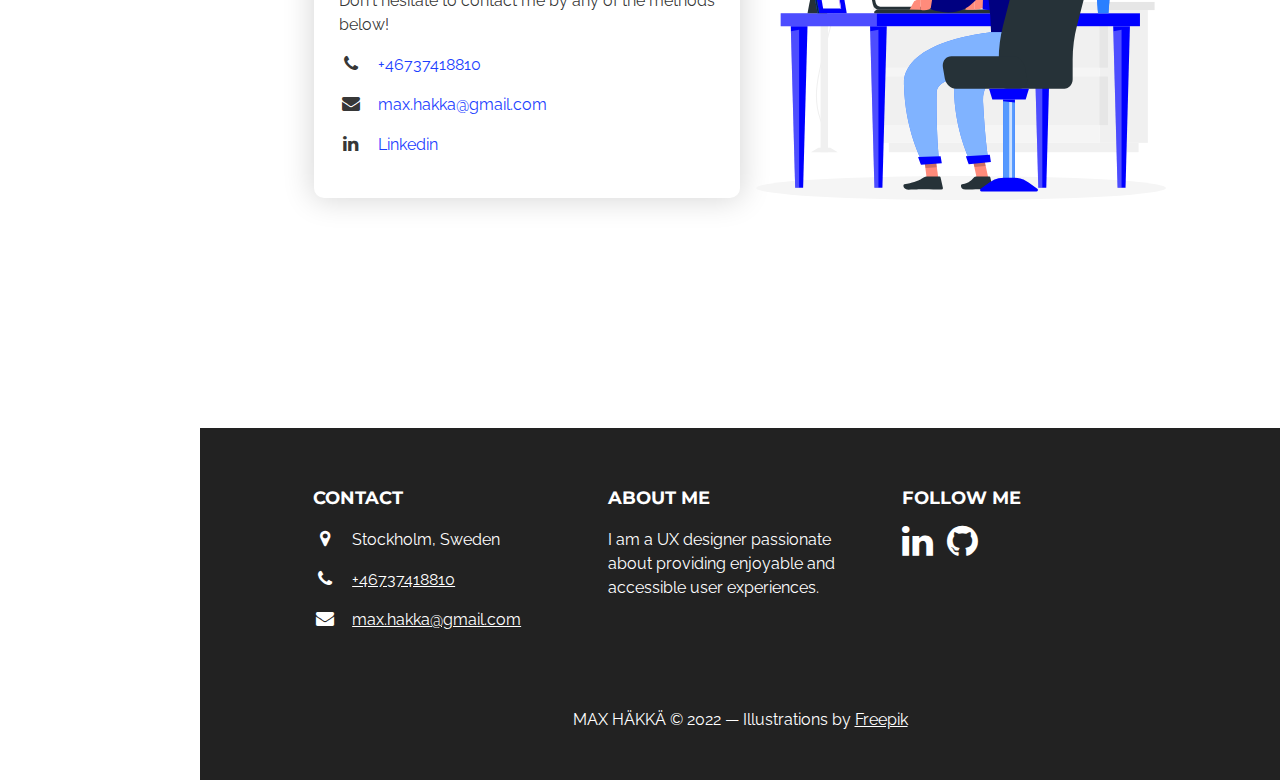
==== commit ce06cb84: "Fixed menu" ====
--- a/index.html
+++ b/index.html
@@ -91,7 +91,7 @@
                   <div class="card-img" style="background-image: url(img/t1d-hero.jpg);"></div>
                   <div class="w3-container w3-white card-text">
                     <h3>A Content Management System</h3>
-                    <p>A custom made content management system for an iOS and Android app.</p>
+                    <p>A custom made content management system for an iOS and Android application.</p>
                   </div>
                 </a>
               </div>
